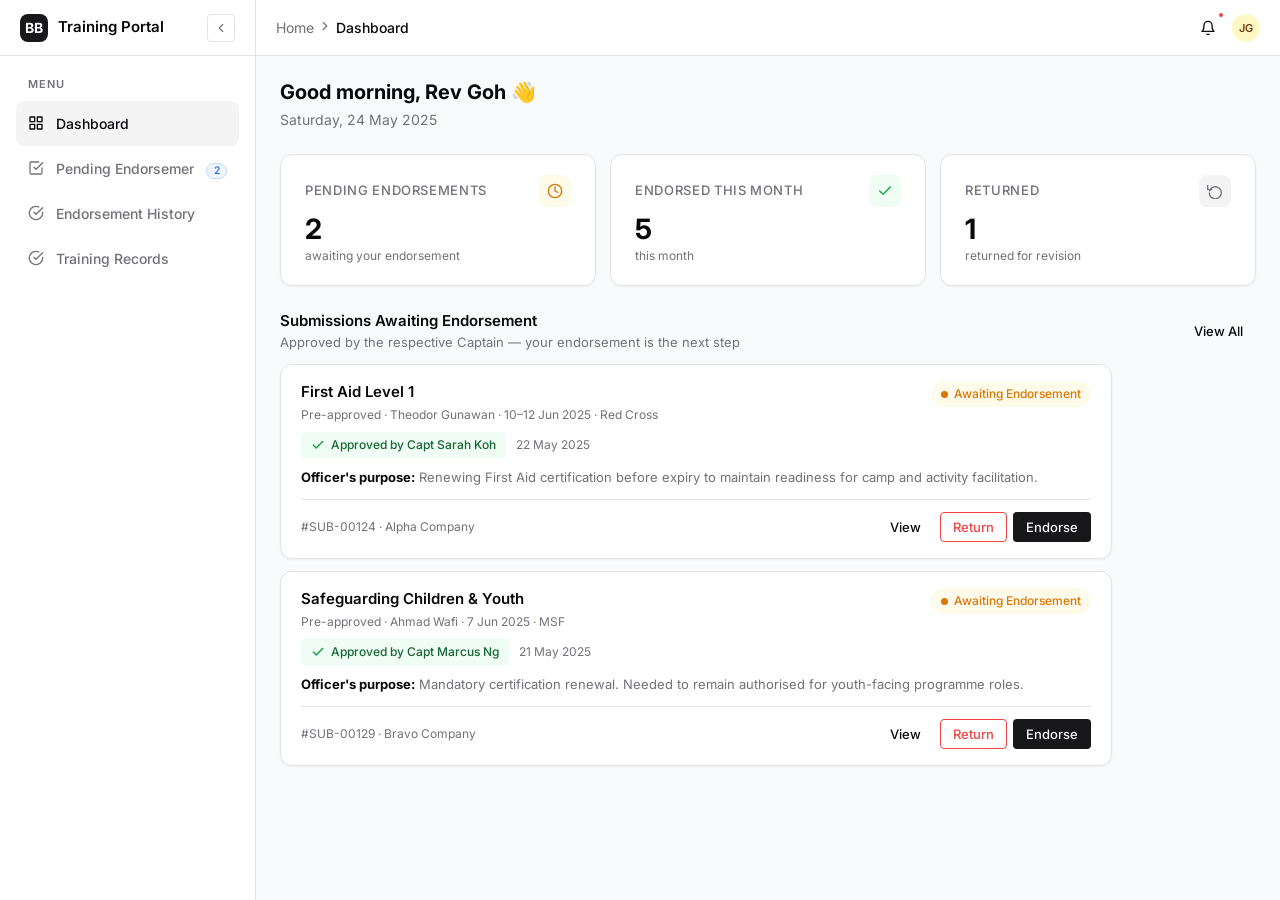
==== pages/chaplain.html @ b784c7eb "initial commit" ====
<!DOCTYPE html>
<html lang="en" style="height:100%;">
<head>
  <meta charset="UTF-8" />
  <meta name="viewport" content="width=device-width, initial-scale=1.0" />
  <title>Chaplain — BB Training Portal</title>
  <link rel="preconnect" href="https://fonts.googleapis.com" />
  <link rel="preconnect" href="https://fonts.gstatic.com" crossorigin />
  <link href="https://fonts.googleapis.com/css2?family=Inter:wght@400;500;600;700;800&display=swap" rel="stylesheet" />
  <link rel="stylesheet" href="../components/styles.css" />
</head>
<body style="height:100%;overflow:hidden;">

<div class="layout" style="height:100%;">

  <!-- ── Sidebar ──────────────────────────────────────────────── -->
  <aside class="sidebar">
    <div class="sidebar-header">
      <div class="sidebar-brand">
        <div class="sidebar-logo">BB</div>
        <span class="sidebar-brand-name">Training Portal</span>
      </div>
      <button class="sidebar-toggle" title="Collapse sidebar">
        <svg viewBox="0 0 24 24" fill="none" stroke="currentColor" stroke-width="2" stroke-linecap="round" stroke-linejoin="round"><path d="m15 18-6-6 6-6"/></svg>
      </button>
    </div>
    <nav class="sidebar-nav">
      <div class="sidebar-section">
        <div class="sidebar-section-label">Menu</div>
        <a href="#" id="nav-dashboard" class="nav-item active" onclick="showSection('dashboard');return false;">
          <span class="nav-item-icon"><svg viewBox="0 0 24 24" fill="none" stroke="currentColor" stroke-width="2" stroke-linecap="round" stroke-linejoin="round"><rect x="3" y="3" width="7" height="7"/><rect x="14" y="3" width="7" height="7"/><rect x="14" y="14" width="7" height="7"/><rect x="3" y="14" width="7" height="7"/></svg></span>
          <span class="nav-item-label">Dashboard</span>
        </a>
        <a href="#" id="nav-approvals" class="nav-item" onclick="showSection('approvals');return false;">
          <span class="nav-item-icon"><svg viewBox="0 0 24 24" fill="none" stroke="currentColor" stroke-width="2" stroke-linecap="round" stroke-linejoin="round"><polyline points="9 11 12 14 22 4"/><path d="M21 12v7a2 2 0 0 1-2 2H5a2 2 0 0 1-2-2V5a2 2 0 0 1 2-2h11"/></svg></span>
          <span class="nav-item-label">Pending Endorsements</span>
          <span class="nav-item-badge"><span class="badge badge-info" style="font-size:.65rem;padding:.125rem .4rem;">2</span></span>
        </a>
        <a href="#" id="nav-history" class="nav-item" onclick="showSection('history');return false;">
          <span class="nav-item-icon"><svg viewBox="0 0 24 24" fill="none" stroke="currentColor" stroke-width="2" stroke-linecap="round" stroke-linejoin="round"><path d="M22 11.08V12a10 10 0 1 1-5.93-9.14"/><polyline points="22 4 12 14.01 9 11.01"/></svg></span>
          <span class="nav-item-label">Endorsement History</span>
        </a>
        <a href="#" id="nav-records" class="nav-item" onclick="showSection('records');return false;">
          <span class="nav-item-icon"><svg viewBox="0 0 24 24" fill="none" stroke="currentColor" stroke-width="2" stroke-linecap="round" stroke-linejoin="round"><path d="M22 11.08V12a10 10 0 1 1-5.93-9.14"/><polyline points="22 4 12 14.01 9 11.01"/></svg></span>
          <span class="nav-item-label">Training Records</span>
        </a>
      </div>
    </nav>
  </aside>

  <!-- ── Main ─────────────────────────────────────────────────── -->
  <div class="page-wrapper">

    <!-- Topbar -->
    <div class="topbar">
      <div class="topbar-left">
        <nav class="breadcrumb">
          <div class="breadcrumb-item"><a href="#">Home</a></div>
          <div class="breadcrumb-separator"><svg viewBox="0 0 24 24" fill="none" stroke="currentColor" stroke-width="2" stroke-linecap="round" stroke-linejoin="round"><polyline points="9 18 15 12 9 6"/></svg></div>
          <div class="breadcrumb-item" id="breadcrumb-current">Dashboard</div>
        </nav>
      </div>
      <div class="topbar-right">
        <div class="notif-btn">
          <button class="btn btn-ghost btn-icon" title="Notifications" data-dropdown="notif-menu">
            <svg viewBox="0 0 24 24" fill="none" stroke="currentColor" stroke-width="2" stroke-linecap="round" stroke-linejoin="round"><path d="M18 8A6 6 0 0 0 6 8c0 7-3 9-3 9h18s-3-2-3-9"/><path d="M13.73 21a2 2 0 0 1-3.46 0"/></svg>
          </button>
          <span class="notif-dot"></span>
        </div>
        <div class="dropdown-menu align-right" id="notif-menu" style="width:18rem;">
          <div class="dropdown-label">Notifications</div>
          <div class="dropdown-separator"></div>
          <div style="padding:0.5rem;display:flex;flex-direction:column;gap:0.375rem;">
            <div style="padding:0.5rem;border-radius:var(--radius);background:var(--muted);font-size:0.8125rem;">
              <div style="font-weight:500;color:var(--fg);">Endorsement requested</div>
              <div style="color:var(--muted-fg);font-size:0.75rem;margin-top:0.125rem;">Theodor Gunawan · First Aid Level 1 · 2 hours ago</div>
            </div>
            <div style="padding:0.5rem;border-radius:var(--radius);font-size:0.8125rem;">
              <div style="font-weight:500;color:var(--fg);">Endorsement requested</div>
              <div style="color:var(--muted-fg);font-size:0.75rem;margin-top:0.125rem;">Ahmad Wafi · Safeguarding Training · 5 hours ago</div>
            </div>
          </div>
        </div>
        <div style="position:relative;">
          <button class="avatar avatar-sm" style="background:#fef9c3;color:#713f12;cursor:pointer;border:none;" data-dropdown="topbar-user-menu">JG</button>
          <div class="dropdown-menu align-right" id="topbar-user-menu" style="width:14rem;top:2.5rem;">
            <div class="dropdown-label">Joseph Goh</div>
            <div style="padding:0.25rem 0.75rem 0.5rem;font-size:0.75rem;color:var(--muted-fg);">Chaplain</div>
            <div class="dropdown-separator"></div>
            <button class="dropdown-item"><svg viewBox="0 0 24 24" fill="none" stroke="currentColor" stroke-width="2" stroke-linecap="round" stroke-linejoin="round"><path d="M20 21v-2a4 4 0 0 0-4-4H8a4 4 0 0 0-4 4v2"/><circle cx="12" cy="7" r="4"/></svg>My Profile</button>
            <div class="dropdown-separator"></div>
            <a href="login.html" class="dropdown-item destructive"><svg viewBox="0 0 24 24" fill="none" stroke="currentColor" stroke-width="2" stroke-linecap="round" stroke-linejoin="round"><path d="M9 21H5a2 2 0 0 1-2-2V5a2 2 0 0 1 2-2h4"/><polyline points="16 17 21 12 16 7"/><line x1="21" y1="12" x2="9" y2="12"/></svg>Log Out</a>
          </div>
        </div>
      </div>
    </div>

    <main class="page-content">

      <!-- ══════════════════════════════════════════════════════
           SECTION: Dashboard
           ══════════════════════════════════════════════════════ -->
      <div id="section-dashboard">
        <div class="page-header">
          <div>
            <h1 class="page-title">Good morning, Rev Goh 👋</h1>
            <p class="page-subtitle">Saturday, 24 May 2025</p>
          </div>
        </div>

        <!-- Stat cards -->
        <div style="display:grid;grid-template-columns:repeat(3,1fr);gap:0.875rem;margin-bottom:1.5rem;">
          <div class="stat-card" style="cursor:pointer;" onclick="showSection('approvals')">
            <div class="stat-card-header">
              <span class="stat-card-label">Pending Endorsements</span>
              <div class="stat-card-icon" style="background:#fffbeb;color:var(--warning);">
                <svg viewBox="0 0 24 24" fill="none" stroke="currentColor" stroke-width="2" stroke-linecap="round" stroke-linejoin="round"><circle cx="12" cy="12" r="10"/><polyline points="12 6 12 12 16 14"/></svg>
              </div>
            </div>
            <div class="stat-card-value">2</div>
            <div class="stat-card-trend">awaiting your endorsement</div>
          </div>
          <div class="stat-card" style="cursor:pointer;" onclick="showSection('history')">
            <div class="stat-card-header">
              <span class="stat-card-label">Endorsed This Month</span>
              <div class="stat-card-icon" style="background:#f0fdf4;color:var(--success);">
                <svg viewBox="0 0 24 24" fill="none" stroke="currentColor" stroke-width="2" stroke-linecap="round" stroke-linejoin="round"><polyline points="20 6 9 17 4 12"/></svg>
              </div>
            </div>
            <div class="stat-card-value">5</div>
            <div class="stat-card-trend">this month</div>
          </div>
          <div class="stat-card" style="cursor:pointer;" onclick="showSection('history')">
            <div class="stat-card-header">
              <span class="stat-card-label">Returned</span>
              <div class="stat-card-icon">
                <svg viewBox="0 0 24 24" fill="none" stroke="currentColor" stroke-width="2" stroke-linecap="round" stroke-linejoin="round"><polyline points="1 4 1 10 7 10"/><path d="M3.51 15a9 9 0 1 0 .49-3.29"/></svg>
              </div>
            </div>
            <div class="stat-card-value">1</div>
            <div class="stat-card-trend">returned for revision</div>
          </div>
        </div>

        <!-- Pending endorsements preview -->
        <div class="section">
          <div class="section-header">
            <div>
              <div class="section-title">Submissions Awaiting Endorsement</div>
              <div class="section-subtitle">Approved by the respective Captain — your endorsement is the next step</div>
            </div>
            <button class="btn btn-ghost btn-sm" onclick="showSection('approvals')">View All</button>
          </div>

          <div style="display:flex;flex-direction:column;gap:0.75rem;max-width:52rem;">

            <div class="submission-card">
              <div class="submission-card-header">
                <div>
                  <div class="submission-card-title">First Aid Level 1</div>
                  <div class="submission-card-meta">Pre-approved · Theodor Gunawan · 10–12 Jun 2025 · Red Cross</div>
                </div>
                <span class="status-pill pending">Awaiting Endorsement</span>
              </div>
              <div style="display:flex;align-items:center;gap:0.625rem;margin:0.5rem 0 0.625rem;font-size:0.8125rem;">
                <div style="display:flex;align-items:center;gap:0.375rem;padding:0.25rem 0.625rem;background:#f0fdf4;border-radius:var(--radius-sm);">
                  <svg viewBox="0 0 24 24" fill="none" stroke="var(--success)" stroke-width="2.5" stroke-linecap="round" stroke-linejoin="round" style="width:0.875rem;height:0.875rem;"><polyline points="20 6 9 17 4 12"/></svg>
                  <span style="color:#166534;font-weight:500;font-size:0.75rem;">Approved by Capt Sarah Koh</span>
                </div>
                <span style="color:var(--muted-fg);font-size:0.75rem;">22 May 2025</span>
              </div>
              <div style="font-size:0.8125rem;color:var(--muted-fg);margin-bottom:0.625rem;">
                <strong style="color:var(--fg);">Officer's purpose:</strong> Renewing First Aid certification before expiry to maintain readiness for camp and activity facilitation.
              </div>
              <div class="submission-card-footer">
                <div style="font-size:0.75rem;color:var(--muted-fg);">#SUB-00124 · Alpha Company</div>
                <div style="display:flex;gap:0.375rem;">
                  <button class="btn btn-ghost btn-sm" onclick="openDetailDialog('SUB-00124')">View</button>
                  <button class="btn btn-outline btn-sm" style="color:var(--destructive);border-color:var(--destructive);" onclick="openReturnDialog('SUB-00124','Theodor Gunawan','First Aid Level 1')">Return</button>
                  <button class="btn btn-default btn-sm" onclick="openEndorseDialog('SUB-00124','Theodor Gunawan','First Aid Level 1')">Endorse</button>
                </div>
              </div>
            </div>

            <div class="submission-card">
              <div class="submission-card-header">
                <div>
                  <div class="submission-card-title">Safeguarding Children &amp; Youth</div>
                  <div class="submission-card-meta">Pre-approved · Ahmad Wafi · 7 Jun 2025 · MSF</div>
                </div>
                <span class="status-pill pending">Awaiting Endorsement</span>
              </div>
              <div style="display:flex;align-items:center;gap:0.625rem;margin:0.5rem 0 0.625rem;font-size:0.8125rem;">
                <div style="display:flex;align-items:center;gap:0.375rem;padding:0.25rem 0.625rem;background:#f0fdf4;border-radius:var(--radius-sm);">
                  <svg viewBox="0 0 24 24" fill="none" stroke="var(--success)" stroke-width="2.5" stroke-linecap="round" stroke-linejoin="round" style="width:0.875rem;height:0.875rem;"><polyline points="20 6 9 17 4 12"/></svg>
                  <span style="color:#166534;font-weight:500;font-size:0.75rem;">Approved by Capt Marcus Ng</span>
                </div>
                <span style="color:var(--muted-fg);font-size:0.75rem;">21 May 2025</span>
              </div>
              <div style="font-size:0.8125rem;color:var(--muted-fg);margin-bottom:0.625rem;">
                <strong style="color:var(--fg);">Officer's purpose:</strong> Mandatory certification renewal. Needed to remain authorised for youth-facing programme roles.
              </div>
              <div class="submission-card-footer">
                <div style="font-size:0.75rem;color:var(--muted-fg);">#SUB-00129 · Bravo Company</div>
                <div style="display:flex;gap:0.375rem;">
                  <button class="btn btn-ghost btn-sm" onclick="openDetailDialog('SUB-00129')">View</button>
                  <button class="btn btn-outline btn-sm" style="color:var(--destructive);border-color:var(--destructive);" onclick="openReturnDialog('SUB-00129','Ahmad Wafi','Safeguarding Children & Youth')">Return</button>
                  <button class="btn btn-default btn-sm" onclick="openEndorseDialog('SUB-00129','Ahmad Wafi','Safeguarding Children & Youth')">Endorse</button>
                </div>
              </div>
            </div>

          </div>
        </div>
      </div><!-- /section-dashboard -->


      <!-- ══════════════════════════════════════════════════════
           SECTION: Pending Endorsements
           ══════════════════════════════════════════════════════ -->
      <div id="section-approvals" style="display:none;">
        <div class="page-header">
          <div>
            <h1 class="page-title">Pending Endorsements</h1>
            <p class="page-subtitle">Submissions approved by their Captain, awaiting your endorsement</p>
          </div>
        </div>

        <div style="display:flex;align-items:center;gap:0.75rem;margin-bottom:1.25rem;flex-wrap:wrap;">
          <div class="input-wrapper" style="flex:1;min-width:14rem;max-width:22rem;">
            <span class="input-icon-left"><svg viewBox="0 0 24 24" fill="none" stroke="currentColor" stroke-width="2" stroke-linecap="round" stroke-linejoin="round"><circle cx="11" cy="11" r="8"/><path d="m21 21-4.35-4.35"/></svg></span>
            <input class="input has-icon-left" type="text" placeholder="Search by officer or course…" oninput="filterEndorsements(this.value)" />
          </div>
          <select class="input" style="width:auto;" onchange="filterEndorsementCompany(this.value)">
            <option value="">All Companies</option>
            <option value="alpha">Alpha</option>
            <option value="bravo">Bravo</option>
            <option value="charlie">Charlie</option>
          </select>
        </div>

        <div class="card" style="padding:0;overflow:hidden;">
          <table class="table" id="endorsements-table">
            <thead>
              <tr>
                <th>Ref #</th>
                <th>Officer</th>
                <th>Course</th>
                <th>Type</th>
                <th>Captain Approved</th>
                <th>Dates</th>
                <th style="width:11rem;"></th>
              </tr>
            </thead>
            <tbody id="tbody-endorsements">
              <tr data-company="alpha" data-search="john tan first aid level 1 sub-00124 alpha">
                <td style="font-family:monospace;font-size:0.8rem;color:var(--muted-fg);">#SUB-00124</td>
                <td>
                  <div style="display:flex;align-items:center;gap:0.5rem;">
                    <div class="avatar avatar-sm" style="background:#dbeafe;color:#1d4ed8;">TG</div>
                    <div><div style="font-weight:500;font-size:0.875rem;">Theodor Gunawan</div><div style="font-size:0.75rem;color:var(--muted-fg);">2LT · Alpha</div></div>
                  </div>
                </td>
                <td style="font-weight:500;">First Aid Level 1</td>
                <td><span class="chip">Pre-approved</span></td>
                <td>
                  <div style="font-size:0.8125rem;">Capt Sarah Koh</div>
                  <div style="font-size:0.75rem;color:var(--muted-fg);">22 May 2025</div>
                </td>
                <td style="color:var(--muted-fg);">10–12 Jun 2025</td>
                <td>
                  <div style="display:flex;gap:0.375rem;">
                    <button class="btn btn-ghost btn-sm" onclick="openDetailDialog('SUB-00124')">View</button>
                    <button class="btn btn-outline btn-sm" style="color:var(--destructive);border-color:var(--destructive);" onclick="openReturnDialog('SUB-00124','Theodor Gunawan','First Aid Level 1')">Return</button>
                    <button class="btn btn-default btn-sm" onclick="openEndorseDialog('SUB-00124','Theodor Gunawan','First Aid Level 1')">Endorse</button>
                  </div>
                </td>
              </tr>
              <tr data-company="bravo" data-search="ahmad wafi safeguarding children youth sub-00129 bravo">
                <td style="font-family:monospace;font-size:0.8rem;color:var(--muted-fg);">#SUB-00129</td>
                <td>
                  <div style="display:flex;align-items:center;gap:0.5rem;">
                    <div class="avatar avatar-sm">AW</div>
                    <div><div style="font-weight:500;font-size:0.875rem;">Ahmad Wafi</div><div style="font-size:0.75rem;color:var(--muted-fg);">OCT · Bravo</div></div>
                  </div>
                </td>
                <td style="font-weight:500;">Safeguarding Children &amp; Youth</td>
                <td><span class="chip">Pre-approved</span></td>
                <td>
                  <div style="font-size:0.8125rem;">Capt Marcus Ng</div>
                  <div style="font-size:0.75rem;color:var(--muted-fg);">21 May 2025</div>
                </td>
                <td style="color:var(--muted-fg);">7 Jun 2025</td>
                <td>
                  <div style="display:flex;gap:0.375rem;">
                    <button class="btn btn-ghost btn-sm" onclick="openDetailDialog('SUB-00129')">View</button>
                    <button class="btn btn-outline btn-sm" style="color:var(--destructive);border-color:var(--destructive);" onclick="openReturnDialog('SUB-00129','Ahmad Wafi','Safeguarding Children & Youth')">Return</button>
                    <button class="btn btn-default btn-sm" onclick="openEndorseDialog('SUB-00129','Ahmad Wafi','Safeguarding Children & Youth')">Endorse</button>
                  </div>
                </td>
              </tr>
            </tbody>
          </table>
        </div>
      </div><!-- /section-approvals -->


      <!-- ══════════════════════════════════════════════════════
           SECTION: Endorsement History
           ══════════════════════════════════════════════════════ -->
      <div id="section-history" style="display:none;">
        <div class="page-header">
          <div>
            <h1 class="page-title">Endorsement History</h1>
            <p class="page-subtitle">All submissions you have endorsed or returned</p>
          </div>
        </div>

        <div class="card" style="padding:0;overflow:hidden;">
          <table class="table">
            <thead>
              <tr>
                <th>Ref #</th>
                <th>Officer</th>
                <th>Course</th>
                <th>Action</th>
                <th>Date</th>
                <th>Forwarded to</th>
              </tr>
            </thead>
            <tbody id="tbody-endorsement-history">
              <tr>
                <td style="font-family:monospace;font-size:0.8rem;color:var(--muted-fg);">#SUB-00118</td>
                <td>
                  <div style="display:flex;align-items:center;gap:0.5rem;">
                    <div class="avatar avatar-sm" style="background:#f3e8ff;color:#7c3aed;">PR</div>
                    <span style="font-weight:500;font-size:0.875rem;">Priya Raj</span>
                  </div>
                </td>
                <td>BOTC</td>
                <td><span class="status-pill approved">Endorsed</span></td>
                <td style="color:var(--muted-fg);">15 May 2025</td>
                <td style="font-size:0.8125rem;color:var(--muted-fg);">Training Comm</td>
              </tr>
              <tr>
                <td style="font-family:monospace;font-size:0.8rem;color:var(--muted-fg);">#SUB-00112</td>
                <td>
                  <div style="display:flex;align-items:center;gap:0.5rem;">
                    <div class="avatar avatar-sm">AW</div>
                    <span style="font-weight:500;font-size:0.875rem;">Ahmad Wafi</span>
                  </div>
                </td>
                <td>Youth Mental Health Awareness</td>
                <td><span class="status-pill" style="background:#fef3c7;color:#92400e;">Returned</span></td>
                <td style="color:var(--muted-fg);">10 May 2025</td>
                <td style="font-size:0.8125rem;color:var(--muted-fg);">Returned to officer</td>
              </tr>
              <tr>
                <td style="font-family:monospace;font-size:0.8rem;color:var(--muted-fg);">#SUB-00108</td>
                <td>
                  <div style="display:flex;align-items:center;gap:0.5rem;">
                    <div class="avatar avatar-sm" style="background:#dbeafe;color:#1d4ed8;">TG</div>
                    <span style="font-weight:500;font-size:0.875rem;">Theodor Gunawan</span>
                  </div>
                </td>
                <td>Outdoor Adventure Leadership</td>
                <td><span class="status-pill approved">Endorsed</span></td>
                <td style="color:var(--muted-fg);">2 Apr 2025</td>
                <td style="font-size:0.8125rem;color:var(--muted-fg);">Completed</td>
              </tr>
              <tr>
                <td style="font-family:monospace;font-size:0.8rem;color:var(--muted-fg);">#SUB-00101</td>
                <td>
                  <div style="display:flex;align-items:center;gap:0.5rem;">
                    <div class="avatar avatar-sm" style="background:#fce7f3;color:#9d174d;">LY</div>
                    <span style="font-weight:500;font-size:0.875rem;">Lena Yeo</span>
                  </div>
                </td>
                <td>AOTC</td>
                <td><span class="status-pill approved">Endorsed</span></td>
                <td style="color:var(--muted-fg);">18 Mar 2025</td>
                <td style="font-size:0.8125rem;color:var(--muted-fg);">Training Comm</td>
              </tr>
              <tr>
                <td style="font-family:monospace;font-size:0.8rem;color:var(--muted-fg);">#SUB-00095</td>
                <td>
                  <div style="display:flex;align-items:center;gap:0.5rem;">
                    <div class="avatar avatar-sm" style="background:#fef9c3;color:#854d0e;">SL</div>
                    <span style="font-weight:500;font-size:0.875rem;">Samuel Lim</span>
                  </div>
                </td>
                <td>Rifle Range Safety</td>
                <td><span class="status-pill approved">Endorsed</span></td>
                <td style="color:var(--muted-fg);">5 Mar 2025</td>
                <td style="font-size:0.8125rem;color:var(--muted-fg);">Completed</td>
              </tr>
            </tbody>
          </table>
        </div>
      </div><!-- /section-history -->


      <!-- ══════════════════════════════════════════════════════
           SECTION: Training Records
           ══════════════════════════════════════════════════════ -->
      <div id="section-records" style="display:none;">

        <div class="page-header">
          <div>
            <h1 class="page-title">Training Records</h1>
            <p class="page-subtitle">Your personal certifications and an overview of all officers you've endorsed</p>
          </div>
          <div class="page-actions">
            <button class="btn btn-outline" onclick="showToast('success','Export','Training records exported as CSV')">
              <svg viewBox="0 0 24 24" fill="none" stroke="currentColor" stroke-width="2" stroke-linecap="round" stroke-linejoin="round"><path d="M21 15v4a2 2 0 0 1-2 2H5a2 2 0 0 1-2-2v-4"/><polyline points="7 10 12 15 17 10"/><line x1="12" y1="15" x2="12" y2="3"/></svg>
              Export CSV
            </button>
          </div>
        </div>

        <!-- Sub-tab switcher -->
        <div style="display:flex;gap:0.25rem;padding:0.25rem;background:var(--muted);border-radius:var(--radius);width:fit-content;margin-bottom:1.5rem;">
          <button id="chaptab-mine" onclick="switchChapRecordsTab('mine')" style="padding:0.4rem 1rem;border-radius:calc(var(--radius) - 2px);font-size:0.8125rem;font-weight:500;border:none;cursor:pointer;background:var(--bg);color:var(--fg);box-shadow:0 1px 2px rgba(0,0,0,.06);">My Records</button>
          <button id="chaptab-officers" onclick="switchChapRecordsTab('officers')" style="padding:0.4rem 1rem;border-radius:calc(var(--radius) - 2px);font-size:0.8125rem;font-weight:500;border:none;cursor:pointer;background:transparent;color:var(--muted-fg);">Officers Overview</button>
        </div>

        <!-- ── My Records ── -->
        <div id="chap-records-mine">
          <div style="display:flex;gap:0.625rem;margin-bottom:1.25rem;flex-wrap:wrap;">
            <div style="display:flex;align-items:center;gap:0.5rem;padding:0.5rem 0.875rem;background:#f0fdf4;border:1px solid #bbf7d0;border-radius:var(--radius);font-size:0.8125rem;">
              <svg viewBox="0 0 24 24" fill="none" stroke="var(--success)" stroke-width="2" stroke-linecap="round" stroke-linejoin="round" style="width:1rem;height:1rem;flex-shrink:0;"><path d="M22 11.08V12a10 10 0 1 1-5.93-9.14"/><polyline points="22 4 12 14.01 9 11.01"/></svg>
              <span style="font-weight:600;color:#166534;">5</span><span style="color:#166534;">Completed</span>
            </div>
            <div style="display:flex;align-items:center;gap:0.5rem;padding:0.5rem 0.875rem;background:var(--muted);border:1px solid var(--border);border-radius:var(--radius);font-size:0.8125rem;color:var(--muted-fg);">
              All active
            </div>
          </div>

          <div class="card" style="padding:0;overflow:hidden;">
            <table class="table">
              <thead>
                <tr>
                  <th>Course / Training</th>
                  <th>Category</th>
                  <th>Completed</th>
                  <th>Expiry</th>
                  <th>Status</th>
                  <th style="width:7rem;"></th>
                </tr>
              </thead>
              <tbody id="tbody-chap-my-records">
                <tr>
                  <td style="font-weight:500;">BB Chaplaincy Orientation</td>
                  <td><span class="chip">Mandatory</span></td>
                  <td>5 Aug 2017</td>
                  <td style="color:var(--muted-fg);">No expiry</td>
                  <td><span class="status-pill approved">Active</span></td>
                  <td><button class="btn btn-ghost btn-sm" onclick="openChapRecordDetail('orientation')">View details</button></td>
                </tr>
                <tr>
                  <td style="font-weight:500;">Safeguarding Children &amp; Youth</td>
                  <td><span class="chip">Mandatory</span></td>
                  <td>20 Jan 2022</td>
                  <td style="color:var(--muted-fg);">20 Jan 2025</td>
                  <td><span class="status-pill approved">Active</span></td>
                  <td><button class="btn btn-ghost btn-sm" onclick="openChapRecordDetail('safeguard')">View details</button></td>
                </tr>
                <tr>
                  <td style="font-weight:500;">Youth Mental Health Awareness</td>
                  <td><span class="chip">Mandatory</span></td>
                  <td>11 Mar 2022</td>
                  <td style="color:var(--muted-fg);">No expiry</td>
                  <td><span class="status-pill approved">Active</span></td>
                  <td><button class="btn btn-ghost btn-sm" onclick="openChapRecordDetail('mentalhealth')">View details</button></td>
                </tr>
                <tr>
                  <td style="font-weight:500;">CPR + AED Certification</td>
                  <td><span class="chip">Recurring</span></td>
                  <td>14 Feb 2024</td>
                  <td style="color:var(--muted-fg);">14 Feb 2026</td>
                  <td><span class="status-pill approved">Active</span></td>
                  <td><button class="btn btn-ghost btn-sm" onclick="openChapRecordDetail('cpr')">View details</button></td>
                </tr>
                <tr>
                  <td style="font-weight:500;">Pastoral Care in Youth Organisations</td>
                  <td><span class="chip">Elective</span></td>
                  <td>7 Oct 2020</td>
                  <td style="color:var(--muted-fg);">No expiry</td>
                  <td><span class="status-pill approved">Active</span></td>
                  <td><button class="btn btn-ghost btn-sm" onclick="openChapRecordDetail('pastoral')">View details</button></td>
                </tr>
              </tbody>
            </table>
          </div>
        </div>

        <!-- ── Officers Overview ── -->
        <div id="chap-records-officers" style="display:none;">
          <div class="alert alert-info" style="margin-bottom:1rem;">
            <div class="alert-icon"><svg viewBox="0 0 24 24" fill="none" stroke="currentColor" stroke-width="2" stroke-linecap="round" stroke-linejoin="round"><circle cx="12" cy="12" r="10"/><line x1="12" y1="8" x2="12" y2="12"/><line x1="12" y1="16" x2="12.01" y2="16"/></svg></div>
            <div class="alert-body">
              <div class="alert-title">Cross-company view</div>
              <div class="alert-description">As Chaplain, you can view training records for all officers across companies whose submissions you have endorsed.</div>
            </div>
          </div>

          <div style="display:flex;align-items:center;gap:0.75rem;margin-bottom:1rem;flex-wrap:wrap;">
            <div class="input-wrapper" style="flex:1;min-width:14rem;max-width:22rem;">
              <span class="input-icon-left"><svg viewBox="0 0 24 24" fill="none" stroke="currentColor" stroke-width="2" stroke-linecap="round" stroke-linejoin="round"><circle cx="11" cy="11" r="8"/><path d="m21 21-4.35-4.35"/></svg></span>
              <input class="input has-icon-left" type="text" placeholder="Search officer or course…" oninput="filterChapOfficerRecords(this.value)" />
            </div>
            <select class="input" style="width:auto;" onchange="filterChapOfficerRecordsByCompany(this.value)">
              <option value="">All Companies</option>
              <option value="alpha">Alpha</option>
              <option value="bravo">Bravo</option>
              <option value="charlie">Charlie</option>
            </select>
          </div>

          <div class="card" style="padding:0;overflow:hidden;">
            <table class="table" id="chap-officer-records-table">
              <thead>
                <tr>
                  <th>Officer</th>
                  <th>Company</th>
                  <th>Course / Training</th>
                  <th>Completed</th>
                  <th>Expiry</th>
                  <th>Status</th>
                </tr>
              </thead>
              <tbody id="tbody-chap-officers">
                <tr data-company="alpha" data-search="john tan first aid level 1 alpha">
                  <td><div style="display:flex;align-items:center;gap:0.5rem;"><div class="avatar avatar-sm" style="background:#dbeafe;color:#1d4ed8;">TG</div><div style="font-weight:500;font-size:0.875rem;">Theodor Gunawan</div></div></td>
                  <td style="color:var(--muted-fg);">Alpha</td>
                  <td style="font-weight:500;">First Aid Level 1</td>
                  <td>12 Jun 2025</td>
                  <td style="color:var(--muted-fg);">12 Jun 2027</td>
                  <td><span class="status-pill approved">Active</span></td>
                </tr>
                <tr data-company="alpha" data-search="john tan oco alpha">
                  <td><div style="display:flex;align-items:center;gap:0.5rem;"><div class="avatar avatar-sm" style="background:#dbeafe;color:#1d4ed8;">TG</div><div style="font-weight:500;font-size:0.875rem;">Theodor Gunawan</div></div></td>
                  <td style="color:var(--muted-fg);">Alpha</td>
                  <td style="font-weight:500;">OCO</td>
                  <td>15 Jan 2021</td>
                  <td style="color:var(--muted-fg);">No expiry</td>
                  <td><span class="status-pill approved">Active</span></td>
                </tr>
                <tr data-company="bravo" data-search="ahmad wafi safeguarding bravo">
                  <td><div style="display:flex;align-items:center;gap:0.5rem;"><div class="avatar avatar-sm">AW</div><div style="font-weight:500;font-size:0.875rem;">Ahmad Wafi</div></div></td>
                  <td style="color:var(--muted-fg);">Bravo</td>
                  <td style="font-weight:500;">Safeguarding Children &amp; Youth</td>
                  <td>7 Jun 2025</td>
                  <td style="color:var(--muted-fg);">7 Jun 2028</td>
                  <td><span class="status-pill approved">Active</span></td>
                </tr>
                <tr data-company="alpha" data-search="priya raj botc aotc alpha">
                  <td><div style="display:flex;align-items:center;gap:0.5rem;"><div class="avatar avatar-sm" style="background:#f3e8ff;color:#7c3aed;">PR</div><div style="font-weight:500;font-size:0.875rem;">Priya Raj</div></div></td>
                  <td style="color:var(--muted-fg);">Alpha</td>
                  <td style="font-weight:500;">AOTC</td>
                  <td>18 Jun 2023</td>
                  <td style="color:var(--muted-fg);">No expiry</td>
                  <td><span class="status-pill approved">Active</span></td>
                </tr>
                <tr data-company="alpha" data-search="lena yeo aotc alpha outdoor adventure">
                  <td><div style="display:flex;align-items:center;gap:0.5rem;"><div class="avatar avatar-sm" style="background:#fce7f3;color:#9d174d;">LY</div><div style="font-weight:500;font-size:0.875rem;">Lena Yeo</div></div></td>
                  <td style="color:var(--muted-fg);">Alpha</td>
                  <td style="font-weight:500;">Outdoor Adventure Leadership</td>
                  <td>2 Jul 2021</td>
                  <td style="color:var(--muted-fg);">No expiry</td>
                  <td><span class="status-pill approved">Active</span></td>
                </tr>
              </tbody>
            </table>
          </div>
        </div>

      </div><!-- /section-records -->

    </main>
  </div>
</div>


<!-- ── Detail Modal ──────────────────────────────────────────── -->
<div class="dialog-overlay" id="detail-overlay" onclick="closeDetailDialog(event)">
  <div class="dialog" style="max-width:36rem;width:100%;" onclick="event.stopPropagation()">
    <div class="dialog-header" style="display:flex;align-items:flex-start;justify-content:space-between;gap:1rem;">
      <div>
        <div class="dialog-title" id="detail-title"></div>
        <div class="dialog-description" id="detail-ref"></div>
      </div>
      <button class="dialog-close" onclick="closeDetailDialog()">
        <svg viewBox="0 0 24 24" fill="none" stroke="currentColor" stroke-width="2" stroke-linecap="round" stroke-linejoin="round"><line x1="18" y1="6" x2="6" y2="18"/><line x1="6" y1="6" x2="18" y2="18"/></svg>
      </button>
    </div>
    <div class="dialog-content" id="detail-content"></div>
    <div class="dialog-footer">
      <button class="btn btn-outline" onclick="closeDetailDialog()">Close</button>
      <button class="btn btn-outline" style="color:var(--destructive);border-color:var(--destructive);" id="detail-return-btn">Return</button>
      <button class="btn btn-default" id="detail-endorse-btn">Endorse</button>
    </div>
  </div>
</div>

<!-- ── Endorse Dialog ────────────────────────────────────────── -->
<div class="dialog-overlay" id="endorse-overlay" onclick="event.target===this&&closeEndorseDialog()">
  <div class="dialog" style="max-width:26rem;width:100%;" onclick="event.stopPropagation()">
    <div class="dialog-header">
      <div class="dialog-title">Endorse submission?</div>
      <div class="dialog-description" id="endorse-desc"></div>
    </div>
    <div class="dialog-content">
      <div class="form-group">
        <label class="label">Note <span style="color:var(--muted-fg);font-weight:400;">(optional)</span></label>
        <textarea class="input" id="endorse-note" rows="2" placeholder="Add any pastoral remarks or encouragement…"></textarea>
      </div>
    </div>
    <div class="dialog-footer">
      <button class="btn btn-outline" onclick="closeEndorseDialog()">Cancel</button>
      <button class="btn btn-default" onclick="confirmEndorse()">
        <svg viewBox="0 0 24 24" fill="none" stroke="currentColor" stroke-width="2" stroke-linecap="round" stroke-linejoin="round"><polyline points="20 6 9 17 4 12"/></svg>
        Confirm Endorsement
      </button>
    </div>
  </div>
</div>

<!-- ── Return Dialog ─────────────────────────────────────────── -->
<div class="dialog-overlay" id="return-overlay" onclick="event.target===this&&closeReturnDialog()">
  <div class="dialog" style="max-width:26rem;width:100%;" onclick="event.stopPropagation()">
    <div class="dialog-header">
      <div class="dialog-title">Return submission?</div>
      <div class="dialog-description" id="return-desc"></div>
    </div>
    <div class="dialog-content">
      <div class="form-group">
        <label class="label label-required">Reason for returning</label>
        <textarea class="input" id="return-reason" rows="3" placeholder="Explain what needs to be revised before you can endorse this request…"></textarea>
        <span class="helper-text">This message will be forwarded to the officer.</span>
      </div>
    </div>
    <div class="dialog-footer">
      <button class="btn btn-outline" onclick="closeReturnDialog()">Cancel</button>
      <button class="btn btn-outline" style="color:var(--destructive);border-color:var(--destructive);" onclick="confirmReturn()">Return to Officer</button>
    </div>
  </div>
</div>


<script src="../components/components.js"></script>
<script src="../data/data.js"></script>
<script>
// ── Section navigation ────────────────────────────────────────────
const sections = ['dashboard','approvals','history','records'];
const labels   = { dashboard:'Dashboard', approvals:'Pending Endorsements', history:'Endorsement History', records:'Training Records' };

function showSection(id) {
  sections.forEach(s => {
    const el = document.getElementById('section-' + s);
    el.style.display = (s === id) ? (el.dataset.display || 'block') : 'none';
    const nav = document.getElementById('nav-' + s);
    if (nav) nav.classList.toggle('active', s === id);
  });
  document.getElementById('breadcrumb-current').textContent = labels[id] || id;
  document.querySelector('.page-content').scrollTop = 0;
}

// ── Filters ───────────────────────────────────────────────────────
function filterEndorsements(q) {
  document.querySelectorAll('#endorsements-table tbody tr').forEach(r => {
    r.style.display = r.dataset.search.includes(q.toLowerCase()) ? '' : 'none';
  });
}
function filterEndorsementCompany(c) {
  document.querySelectorAll('#endorsements-table tbody tr').forEach(r => {
    r.style.display = !c || r.dataset.company === c ? '' : 'none';
  });
}


let _ref = '', _name = '', _course = '';

function openDetailDialog(ref) {
  const sub = BB.submissions[ref];
  if (!sub) return;
  const o = BB.officers[sub.officerId] || {};
  document.getElementById('detail-title').textContent = BB.courseName(sub);
  document.getElementById('detail-ref').textContent   = '#' + ref + ' · ' + o.name + ' · ' + (o.company||'') + ' Company';
  document.getElementById('detail-content').innerHTML = BB.submissionDetailHTML(ref, 'chaplain');
  document.getElementById('detail-return-btn').style.display  = '';
  document.getElementById('detail-endorse-btn').style.display = '';
  document.getElementById('detail-return-btn').onclick  = () => { closeDetailDialog(); openReturnDialog(ref, '', BB.courseName(sub)); };
  document.getElementById('detail-endorse-btn').onclick = () => { closeDetailDialog(); openEndorseDialog(ref, '', BB.courseName(sub)); };
  document.getElementById('detail-overlay').classList.add('open');
}
function closeDetailDialog() { document.getElementById('detail-overlay').classList.remove('open'); }



function openEndorseDialog(ref, name, course) {
  _ref = ref; _name = name; _course = course;
  document.getElementById('endorse-desc').innerHTML = `Endorsing <strong>"${course}"</strong> — this will forward the request to Training Comm (if required) or mark it as approved.`;
  document.getElementById('endorse-note').value = '';
  document.getElementById('endorse-overlay').classList.add('open');
}
function closeEndorseDialog() { document.getElementById('endorse-overlay').classList.remove('open'); }
function confirmEndorse() {
  closeEndorseDialog();
  showToast('success', 'Endorsed', `"${_course}" has been endorsed and forwarded.`);
  document.querySelectorAll('#endorsements-table tbody tr').forEach(r => {
    if (r.dataset.search && r.dataset.search.includes(_ref.toLowerCase())) {
      r.style.opacity = '0.4'; r.style.pointerEvents = 'none';
    }
  });
}

// ── Records sub-tabs ─────────────────────────────────────────────
function switchChapRecordsTab(tab) {
  document.getElementById('chap-records-mine').style.display     = tab === 'mine'    ? '' : 'none';
  document.getElementById('chap-records-officers').style.display = tab === 'officers' ? '' : 'none';
  const mine = document.getElementById('chaptab-mine');
  const off  = document.getElementById('chaptab-officers');
  if (tab === 'mine') {
    mine.style.cssText += 'background:var(--bg);color:var(--fg);box-shadow:0 1px 2px rgba(0,0,0,.06);';
    off.style.cssText  += 'background:transparent;color:var(--muted-fg);box-shadow:none;';
  } else {
    off.style.cssText  += 'background:var(--bg);color:var(--fg);box-shadow:0 1px 2px rgba(0,0,0,.06);';
    mine.style.cssText += 'background:transparent;color:var(--muted-fg);box-shadow:none;';
  }
}
function filterChapOfficerRecords(q) {
  document.querySelectorAll('#chap-officer-records-table tbody tr').forEach(r => {
    r.style.display = r.dataset.search.includes(q.toLowerCase()) ? '' : 'none';
  });
}
function filterChapOfficerRecordsByCompany(c) {
  document.querySelectorAll('#chap-officer-records-table tbody tr').forEach(r => {
    r.style.display = !c || r.dataset.company === c ? '' : 'none';
  });
}

// ── Chaplain record detail modal ────────────────────────────────
function openChapRecordDetail(id) {
  const rec = BB.records.find(r => r.id === id);
  if (!rec) return;
  const cName = BB.recordCourseName(rec);
  const catLabel = rec.category.charAt(0).toUpperCase() + rec.category.slice(1);
  document.getElementById('detail-title').textContent = cName;
  document.getElementById('detail-ref').textContent   = catLabel + ' · ' + (rec.expiry ? 'Expires ' + rec.expiry : 'No expiry');
  document.getElementById('detail-content').innerHTML = BB.recordDetailHTML(id);
  document.getElementById('detail-return-btn').style.display  = 'none';
  document.getElementById('detail-endorse-btn').style.display = 'none';
  document.getElementById('detail-overlay').classList.add('open');
}



function openReturnDialog(ref, name, course) {
  _ref = ref; _name = name; _course = course;
  document.getElementById('return-desc').innerHTML = `Returning <strong>"${course}"</strong> — the officer will be notified to revise and resubmit.`;
  document.getElementById('return-reason').value = '';
  document.getElementById('return-overlay').classList.add('open');
}
function closeReturnDialog() { document.getElementById('return-overlay').classList.remove('open'); }
function confirmReturn() {
  if (!document.getElementById('return-reason').value.trim()) {
    showToast('warning', 'Reason required', 'Please provide a reason before returning the submission.');
    return;
  }
  closeReturnDialog();
  showToast('info', 'Returned', `"${_course}" returned to the officer for revision.`);
  document.querySelectorAll('#endorsements-table tbody tr').forEach(r => {
    if (r.dataset.search && r.dataset.search.includes(_ref.toLowerCase())) {
      r.style.opacity = '0.4'; r.style.pointerEvents = 'none';
    }
  });
}

// ── Render tables from shared data ───────────────────────────────
BB.renderChaplainEndorsementsTable(document.getElementById('tbody-endorsements'));
BB.renderChaplainEndorsementHistory(document.getElementById('tbody-endorsement-history'));
BB.renderChaplainMyRecordsTable('jg', document.getElementById('tbody-chap-my-records'));
BB.renderChaplainOfficersOverviewTable(document.getElementById('tbody-chap-officers'));
</script>
</body>
</html>
---- components/styles.css ----
/* ============================================================
   BB Training Portal — Component Library (shadcn-inspired)
   ============================================================ */

/* ── CSS Variables ─────────────────────────────────────────── */
:root {
  --bg:               #ffffff;
  --fg:               #09090b;
  --card:             #ffffff;
  --card-fg:          #09090b;
  --primary:          #18181b;
  --primary-fg:       #fafafa;
  --secondary:        #f4f4f5;
  --secondary-fg:     #18181b;
  --muted:            #f4f4f5;
  --muted-fg:         #71717a;
  --accent:           #f4f4f5;
  --accent-fg:        #18181b;
  --destructive:      #ef4444;
  --destructive-fg:   #fafafa;
  --border:           #e4e4e7;
  --input:            #e4e4e7;
  --ring:             #18181b;
  --success:          #16a34a;
  --success-fg:       #ffffff;
  --warning:          #d97706;
  --warning-fg:       #ffffff;
  --info:             #2563eb;
  --info-fg:          #ffffff;
  --radius-sm:        0.25rem;
  --radius:           0.5rem;
  --radius-lg:        0.75rem;
  --radius-full:      9999px;
  --shadow-sm:        0 1px 2px 0 rgb(0 0 0 / 0.05);
  --shadow:           0 1px 3px 0 rgb(0 0 0 / 0.1), 0 1px 2px -1px rgb(0 0 0 / 0.1);
  --shadow-md:        0 4px 6px -1px rgb(0 0 0 / 0.1), 0 2px 4px -2px rgb(0 0 0 / 0.1);
  --shadow-lg:        0 10px 15px -3px rgb(0 0 0 / 0.1), 0 4px 6px -4px rgb(0 0 0 / 0.1);
  --font:             'Inter', -apple-system, BlinkMacSystemFont, 'Segoe UI', sans-serif;
  --font-mono:        'JetBrains Mono', 'Fira Code', ui-monospace, monospace;
  --transition:       150ms cubic-bezier(0.4, 0, 0.2, 1);
}

/* ── Reset & Base ──────────────────────────────────────────── */
*, *::before, *::after { box-sizing: border-box; margin: 0; padding: 0; }
html { font-size: 16px; -webkit-text-size-adjust: 100%; }
body {
  font-family: var(--font);
  background: var(--bg);
  color: var(--fg);
  line-height: 1.5;
  -webkit-font-smoothing: antialiased;
}
a { color: inherit; text-decoration: none; }
button { cursor: pointer; font-family: var(--font); }
input, select, textarea { font-family: var(--font); }
ul, ol { list-style: none; }
img { max-width: 100%; display: block; }


/* ══════════════════════════════════════════════════════════════
   1. BUTTON
   ══════════════════════════════════════════════════════════════ */
.btn {
  display: inline-flex;
  align-items: center;
  justify-content: center;
  gap: 0.5rem;
  white-space: nowrap;
  border-radius: var(--radius);
  font-size: 0.875rem;
  font-weight: 500;
  line-height: 1;
  padding: 0.5rem 1rem;
  height: 2.25rem;
  border: 1px solid transparent;
  transition: background var(--transition), color var(--transition),
              border-color var(--transition), box-shadow var(--transition),
              opacity var(--transition);
  outline: none;
  text-decoration: none;
  user-select: none;
}
.btn:focus-visible {
  box-shadow: 0 0 0 2px var(--bg), 0 0 0 4px var(--ring);
}
.btn:disabled, .btn[aria-disabled="true"] {
  pointer-events: none;
  opacity: 0.5;
}
.btn svg { width: 1rem; height: 1rem; flex-shrink: 0; }

/* Variants */
.btn-default {
  background: var(--primary);
  color: var(--primary-fg);
}
.btn-default:hover { opacity: 0.88; }

.btn-secondary {
  background: var(--secondary);
  color: var(--secondary-fg);
}
.btn-secondary:hover { background: #e4e4e7; }

.btn-outline {
  background: transparent;
  border-color: var(--border);
  color: var(--fg);
}
.btn-outline:hover { background: var(--accent); color: var(--accent-fg); }

.btn-ghost {
  background: transparent;
  color: var(--fg);
}
.btn-ghost:hover { background: var(--accent); color: var(--accent-fg); }

.btn-destructive {
  background: var(--destructive);
  color: var(--destructive-fg);
}
.btn-destructive:hover { opacity: 0.88; }

.btn-link {
  background: transparent;
  color: var(--primary);
  text-decoration: underline;
  text-underline-offset: 4px;
  height: auto;
  padding: 0;
}
.btn-link:hover { opacity: 0.75; }

/* Sizes */
.btn-sm { height: 1.875rem; padding: 0.375rem 0.75rem; font-size: 0.8125rem; border-radius: var(--radius-sm); }
.btn-lg { height: 2.75rem; padding: 0.625rem 1.5rem; font-size: 1rem; border-radius: var(--radius); }
.btn-icon { width: 2.25rem; height: 2.25rem; padding: 0; }
.btn-icon.btn-sm { width: 1.875rem; height: 1.875rem; }
.btn-icon.btn-lg { width: 2.75rem; height: 2.75rem; }


/* ══════════════════════════════════════════════════════════════
   2. BADGE
   ══════════════════════════════════════════════════════════════ */
.badge {
  display: inline-flex;
  align-items: center;
  gap: 0.25rem;
  border-radius: var(--radius-full);
  border: 1px solid transparent;
  font-size: 0.75rem;
  font-weight: 500;
  line-height: 1;
  padding: 0.25rem 0.625rem;
  white-space: nowrap;
  transition: background var(--transition);
}
.badge svg { width: 0.75rem; height: 0.75rem; }

.badge-default   { background: var(--primary); color: var(--primary-fg); }
.badge-secondary { background: var(--secondary); color: var(--secondary-fg); border-color: var(--border); }
.badge-outline   { background: transparent; color: var(--fg); border-color: var(--border); }
.badge-destructive { background: #fef2f2; color: var(--destructive); border-color: #fecaca; }
.badge-success   { background: #f0fdf4; color: var(--success); border-color: #bbf7d0; }
.badge-warning   { background: #fffbeb; color: var(--warning); border-color: #fde68a; }
.badge-info      { background: #eff6ff; color: var(--info); border-color: #bfdbfe; }


/* ══════════════════════════════════════════════════════════════
   3. CHIP / TAG (removable)
   ══════════════════════════════════════════════════════════════ */
.chip {
  display: inline-flex;
  align-items: center;
  gap: 0.25rem;
  border-radius: var(--radius-full);
  border: 1px solid var(--border);
  background: var(--secondary);
  color: var(--secondary-fg);
  font-size: 0.8125rem;
  font-weight: 500;
  padding: 0.25rem 0.5rem 0.25rem 0.75rem;
  line-height: 1;
}
.chip-close {
  display: inline-flex;
  align-items: center;
  justify-content: center;
  width: 1rem;
  height: 1rem;
  border-radius: 50%;
  border: none;
  background: transparent;
  color: var(--muted-fg);
  cursor: pointer;
  padding: 0;
  line-height: 1;
  font-size: 0.75rem;
  transition: background var(--transition), color var(--transition);
}
.chip-close:hover { background: var(--border); color: var(--fg); }

/* Chip variants */
.chip-primary { background: #eff6ff; color: var(--info); border-color: #bfdbfe; }
.chip-success { background: #f0fdf4; color: var(--success); border-color: #bbf7d0; }
.chip-warning { background: #fffbeb; color: var(--warning); border-color: #fde68a; }
.chip-destructive { background: #fef2f2; color: var(--destructive); border-color: #fecaca; }

.chip-list {
  display: flex;
  flex-wrap: wrap;
  gap: 0.5rem;
  align-items: center;
}


/* ══════════════════════════════════════════════════════════════
   4. INPUT / FORM CONTROLS
   ══════════════════════════════════════════════════════════════ */
.form-group {
  display: flex;
  flex-direction: column;
  gap: 0.375rem;
}
.label {
  font-size: 0.875rem;
  font-weight: 500;
  color: var(--fg);
  line-height: 1;
}
.label-required::after {
  content: ' *';
  color: var(--destructive);
}
.helper-text {
  font-size: 0.75rem;
  color: var(--muted-fg);
}
.error-text {
  font-size: 0.75rem;
  color: var(--destructive);
}

.input {
  display: flex;
  width: 100%;
  height: 2.25rem;
  border-radius: var(--radius);
  border: 1px solid var(--input);
  background: var(--bg);
  color: var(--fg);
  font-size: 0.875rem;
  padding: 0 0.75rem;
  transition: border-color var(--transition), box-shadow var(--transition);
  outline: none;
}
.input::placeholder { color: var(--muted-fg); }
.input:focus {
  border-color: var(--ring);
  box-shadow: 0 0 0 3px rgb(24 24 27 / 0.1);
}
.input:disabled {
  opacity: 0.5;
  cursor: not-allowed;
  background: var(--muted);
}
.input-error { border-color: var(--destructive); }
.input-error:focus { box-shadow: 0 0 0 3px rgb(239 68 68 / 0.15); }

.textarea {
  composes: input;
  height: auto;
  min-height: 5rem;
  padding: 0.5rem 0.75rem;
  resize: vertical;
}
textarea.input {
  height: auto;
  min-height: 5rem;
  padding: 0.5rem 0.75rem;
  resize: vertical;
}

.select {
  composes: input;
  appearance: none;
  background-image: url("data:image/svg+xml,%3Csvg xmlns='http://www.w3.org/2000/svg' width='12' height='12' viewBox='0 0 24 24' fill='none' stroke='%2371717a' stroke-width='2' stroke-linecap='round' stroke-linejoin='round'%3E%3Cpath d='m6 9 6 6 6-6'/%3E%3C/svg%3E");
  background-repeat: no-repeat;
  background-position: right 0.75rem center;
  padding-right: 2.25rem;
  cursor: pointer;
}
select.input {
  appearance: none;
  background-image: url("data:image/svg+xml,%3Csvg xmlns='http://www.w3.org/2000/svg' width='12' height='12' viewBox='0 0 24 24' fill='none' stroke='%2371717a' stroke-width='2' stroke-linecap='round' stroke-linejoin='round'%3E%3Cpath d='m6 9 6 6 6-6'/%3E%3C/svg%3E");
  background-repeat: no-repeat;
  background-position: right 0.75rem center;
  padding-right: 2.25rem;
  cursor: pointer;
}

/* Input with icon */
.input-wrapper {
  position: relative;
  display: flex;
  align-items: center;
}
.input-icon-left { position: absolute; left: 0.625rem; color: var(--muted-fg); pointer-events: none; }
.input-icon-right { position: absolute; right: 0.625rem; color: var(--muted-fg); pointer-events: none; }
.input-icon-left svg, .input-icon-right svg { width: 1rem; height: 1rem; }
.input-wrapper .input.has-icon-left  { padding-left: 2.25rem; }
.input-wrapper .input.has-icon-right { padding-right: 2.25rem; }

/* Checkbox & Radio */
.checkbox-group, .radio-group { display: flex; align-items: center; gap: 0.5rem; }
.checkbox, .radio {
  width: 1rem;
  height: 1rem;
  accent-color: var(--primary);
  cursor: pointer;
}

/* Switch / Toggle */
.switch-wrapper {
  display: inline-flex;
  align-items: center;
  gap: 0.625rem;
  cursor: pointer;
}
.switch-track {
  position: relative;
  width: 2.25rem;
  height: 1.25rem;
  border-radius: var(--radius-full);
  background: var(--muted-fg);
  transition: background var(--transition);
  flex-shrink: 0;
}
.switch-thumb {
  position: absolute;
  top: 2px;
  left: 2px;
  width: calc(1.25rem - 4px);
  height: calc(1.25rem - 4px);
  border-radius: 50%;
  background: white;
  transition: transform var(--transition);
  box-shadow: var(--shadow-sm);
}
.switch-input { position: absolute; opacity: 0; width: 0; height: 0; }
.switch-input:checked + .switch-track { background: var(--primary); }
.switch-input:checked + .switch-track .switch-thumb { transform: translateX(1rem); }
.switch-label { font-size: 0.875rem; font-weight: 500; }


/* ══════════════════════════════════════════════════════════════
   5. CARD
   ══════════════════════════════════════════════════════════════ */
.card {
  background: var(--card);
  border: 1px solid var(--border);
  border-radius: var(--radius-lg);
  box-shadow: var(--shadow-sm);
  overflow: hidden;
}
.card-header {
  padding: 1.25rem 1.5rem 0;
}
.card-title {
  font-size: 1rem;
  font-weight: 600;
  line-height: 1.25;
  color: var(--fg);
}
.card-description {
  font-size: 0.875rem;
  color: var(--muted-fg);
  margin-top: 0.25rem;
}
.card-content {
  padding: 1.25rem 1.5rem;
}
.card-footer {
  display: flex;
  align-items: center;
  padding: 0 1.5rem 1.25rem;
  gap: 0.75rem;
}

/* Stat Card */
.stat-card {
  background: var(--card);
  border: 1px solid var(--border);
  border-radius: var(--radius-lg);
  padding: 1.25rem 1.5rem;
  box-shadow: var(--shadow-sm);
}
.stat-card-header {
  display: flex;
  align-items: center;
  justify-content: space-between;
  margin-bottom: 0.5rem;
}
.stat-card-label {
  font-size: 0.8125rem;
  font-weight: 500;
  color: var(--muted-fg);
  text-transform: uppercase;
  letter-spacing: 0.05em;
}
.stat-card-icon {
  width: 2rem;
  height: 2rem;
  border-radius: var(--radius);
  background: var(--secondary);
  display: flex;
  align-items: center;
  justify-content: center;
  color: var(--muted-fg);
}
.stat-card-icon svg { width: 1rem; height: 1rem; }
.stat-card-value {
  font-size: 1.75rem;
  font-weight: 700;
  color: var(--fg);
  line-height: 1;
}
.stat-card-trend {
  font-size: 0.75rem;
  color: var(--muted-fg);
  margin-top: 0.25rem;
}
.stat-card-trend .up { color: var(--success); }
.stat-card-trend .down { color: var(--destructive); }


/* ══════════════════════════════════════════════════════════════
   6. TABS
   ══════════════════════════════════════════════════════════════ */
.tabs { display: flex; flex-direction: column; gap: 0; }

.tabs-list {
  display: inline-flex;
  align-items: center;
  background: var(--muted);
  border-radius: var(--radius);
  padding: 0.25rem;
  gap: 0.125rem;
}

.tab-trigger {
  display: inline-flex;
  align-items: center;
  gap: 0.375rem;
  justify-content: center;
  white-space: nowrap;
  border-radius: var(--radius-sm);
  padding: 0.375rem 0.75rem;
  font-size: 0.875rem;
  font-weight: 500;
  color: var(--muted-fg);
  background: transparent;
  border: none;
  cursor: pointer;
  transition: background var(--transition), color var(--transition), box-shadow var(--transition);
  outline: none;
}
.tab-trigger:hover { color: var(--fg); }
.tab-trigger.active {
  background: var(--bg);
  color: var(--fg);
  box-shadow: var(--shadow-sm);
}
.tab-trigger:focus-visible {
  box-shadow: 0 0 0 2px var(--ring);
}
.tab-trigger svg { width: 0.875rem; height: 0.875rem; }

.tab-content { display: none; padding-top: 1rem; }
.tab-content.active { display: block; }

/* ── Tabs-Lift variant ───────────────────────────────────────── */
.tabs-lift-list {
  display: flex;
  gap: 0.25rem;
  padding: 0;
}
.tabs-lift-trigger {
  display: inline-flex;
  align-items: center;
  gap: 0.5rem;
  padding: 0.5625rem 1.125rem;
  font-size: 0.875rem;
  font-weight: 500;
  color: var(--muted-fg);
  background: transparent;
  border: 1px solid transparent;
  border-bottom: none;
  border-radius: var(--radius) var(--radius) 0 0;
  cursor: default;
  white-space: nowrap;
  position: relative;
  bottom: -1px; /* overlap the card top border so they fuse */
  transition: color 0.15s;
  outline: none;
}
.tabs-lift-trigger.done { color: var(--success); cursor: pointer; }
.tabs-lift-trigger.done:hover { color: var(--fg); }
.tabs-lift-trigger.active {
  color: var(--fg);
  font-weight: 600;
  background: var(--card);
  border-color: var(--border);
  border-bottom-color: var(--card); /* hides bottom edge → fuses with card */
}
.tab-lift-num {
  width: 1.25rem;
  height: 1.25rem;
  border-radius: 50%;
  font-size: 0.625rem;
  font-weight: 700;
  display: flex;
  align-items: center;
  justify-content: center;
  background: var(--muted);
  color: var(--muted-fg);
  flex-shrink: 0;
}
.tabs-lift-trigger.active .tab-lift-num { background: var(--primary); color: var(--primary-fg); }
.tabs-lift-trigger.done   .tab-lift-num { background: var(--success); color: #fff; }
.tabs-lift-content {
  border: 1px solid var(--border);
  border-radius: var(--radius-lg);
  padding: 2rem;
  background: var(--card);
}
.tabs-lift-trigger.locked {
  color: var(--muted-fg);
  opacity: 0.4;
  cursor: not-allowed;
  pointer-events: none;
}
@media (max-width: 600px) {
  .tab-lift-label    { display: none; }
  .tabs-lift-trigger { padding: 0.5625rem 0.875rem; }
}

/* Underline Tabs variant */
.tabs-underline .tabs-list {
  background: transparent;
  border-bottom: 1px solid var(--border);
  border-radius: 0;
  padding: 0;
  gap: 0;
  width: 100%;
}
.tabs-underline .tab-trigger {
  border-radius: 0;
  padding: 0.625rem 1rem;
  position: relative;
  color: var(--muted-fg);
}
.tabs-underline .tab-trigger::after {
  content: '';
  position: absolute;
  bottom: -1px;
  left: 0;
  right: 0;
  height: 2px;
  background: transparent;
  transition: background var(--transition);
}
.tabs-underline .tab-trigger.active {
  background: transparent;
  box-shadow: none;
  color: var(--fg);
}
.tabs-underline .tab-trigger.active::after {
  background: var(--primary);
}


/* ══════════════════════════════════════════════════════════════
   7. TABLE / DATA TABLE
   ══════════════════════════════════════════════════════════════ */
.table-wrapper {
  border: 1px solid var(--border);
  border-radius: var(--radius-lg);
  overflow: hidden;
}
.table-toolbar {
  display: flex;
  align-items: center;
  justify-content: space-between;
  padding: 0.875rem 1rem;
  border-bottom: 1px solid var(--border);
  gap: 0.75rem;
  flex-wrap: wrap;
}
.table-toolbar-left, .table-toolbar-right {
  display: flex;
  align-items: center;
  gap: 0.5rem;
}
.table-scroll { overflow-x: auto; }

.table {
  width: 100%;
  border-collapse: collapse;
  font-size: 0.875rem;
}
.table thead { background: var(--muted); }
.table th {
  text-align: left;
  font-weight: 500;
  font-size: 0.8125rem;
  color: var(--muted-fg);
  padding: 0.75rem 1rem;
  border-bottom: 1px solid var(--border);
  white-space: nowrap;
  user-select: none;
}
.table th.sortable { cursor: pointer; }
.table th.sortable:hover { color: var(--fg); }
.table th .sort-icon {
  display: inline-flex;
  flex-direction: column;
  gap: 1px;
  margin-left: 0.25rem;
  vertical-align: middle;
  opacity: 0.4;
}
.table th.sort-asc .sort-icon,
.table th.sort-desc .sort-icon { opacity: 1; }
.sort-icon svg { width: 0.75rem; height: 0.75rem; }

.table td {
  padding: 0.875rem 1rem;
  border-bottom: 1px solid var(--border);
  color: var(--fg);
  vertical-align: middle;
}
.table tbody tr:last-child td { border-bottom: none; }
.table tbody tr:hover { background: var(--muted); }
.table tbody tr.selected { background: #eff6ff; }

.table-checkbox { width: 1rem; height: 1rem; accent-color: var(--primary); cursor: pointer; }

/* Table Pagination */
.table-pagination {
  display: flex;
  align-items: center;
  justify-content: space-between;
  padding: 0.75rem 1rem;
  border-top: 1px solid var(--border);
  font-size: 0.8125rem;
  color: var(--muted-fg);
  gap: 1rem;
  flex-wrap: wrap;
}
.table-pagination-info { flex: 1; }
.table-pagination-controls { display: flex; align-items: center; gap: 0.25rem; }
.page-btn {
  display: inline-flex;
  align-items: center;
  justify-content: center;
  min-width: 2rem;
  height: 2rem;
  border-radius: var(--radius-sm);
  border: 1px solid var(--border);
  background: var(--bg);
  color: var(--fg);
  font-size: 0.8125rem;
  cursor: pointer;
  padding: 0 0.375rem;
  transition: background var(--transition), border-color var(--transition);
}
.page-btn:hover { background: var(--accent); }
.page-btn.active { background: var(--primary); color: var(--primary-fg); border-color: var(--primary); }
.page-btn:disabled { opacity: 0.4; cursor: not-allowed; }
.page-btn svg { width: 0.875rem; height: 0.875rem; }


/* ══════════════════════════════════════════════════════════════
   8. SIDEBAR
   ══════════════════════════════════════════════════════════════ */
.layout { display: flex; min-height: 100vh; }

.sidebar {
  width: 16rem;
  min-height: 100vh;
  background: var(--bg);
  border-right: 1px solid var(--border);
  display: flex;
  flex-direction: column;
  transition: width var(--transition);
  flex-shrink: 0;
  position: relative;
}
.sidebar.collapsed { width: 3.5rem; }

.sidebar-header {
  display: flex;
  align-items: center;
  justify-content: space-between;
  padding: 0 1.25rem;
  border-bottom: 1px solid var(--border);
  height: 3.5rem;
  flex-shrink: 0;
}
.sidebar-brand {
  display: flex;
  align-items: center;
  gap: 0.625rem;
  overflow: hidden;
  min-width: 0;
}
.sidebar-logo {
  width: 1.75rem;
  height: 1.75rem;
  border-radius: var(--radius);
  background: var(--primary);
  color: var(--primary-fg);
  display: flex;
  align-items: center;
  justify-content: center;
  font-weight: 700;
  font-size: 0.875rem;
  flex-shrink: 0;
}
.sidebar-brand-name {
  font-size: 0.9375rem;
  font-weight: 600;
  white-space: nowrap;
  overflow: hidden;
  transition: opacity var(--transition), width var(--transition);
}
.sidebar.collapsed .sidebar-brand-name { opacity: 0; width: 0; }

.sidebar-toggle {
  width: 1.75rem;
  height: 1.75rem;
  border-radius: var(--radius-sm);
  border: 1px solid var(--border);
  background: var(--bg);
  color: var(--muted-fg);
  display: flex;
  align-items: center;
  justify-content: center;
  cursor: pointer;
  flex-shrink: 0;
  transition: background var(--transition), color var(--transition);
}
.sidebar-toggle:hover { background: var(--accent); color: var(--fg); }
.sidebar-toggle svg { width: 0.875rem; height: 0.875rem; }

.sidebar-nav { flex: 1; padding: 1.25rem 1rem; overflow-y: auto; overflow-x: hidden; }
.sidebar-section { margin-bottom: 1.5rem; }
.sidebar-section-label {
  font-size: 0.6875rem;
  font-weight: 600;
  text-transform: uppercase;
  letter-spacing: 0.08em;
  color: var(--muted-fg);
  padding: 0 0.75rem;
  margin-bottom: 0.5rem;
  white-space: nowrap;
  overflow: hidden;
  transition: opacity var(--transition);
}
.sidebar.collapsed .sidebar-section-label { opacity: 0; }

.nav-item {
  display: flex;
  align-items: center;
  gap: 0.75rem;
  border-radius: var(--radius);
  padding: 0.75rem 0.75rem;
  color: var(--muted-fg);
  font-size: 0.875rem;
  font-weight: 500;
  cursor: pointer;
  transition: background var(--transition), color var(--transition);
  white-space: nowrap;
  overflow: hidden;
  position: relative;
  text-decoration: none;
  border: none;
  background: transparent;
  width: 100%;
  text-align: left;
}
.nav-item:hover { background: var(--accent); color: var(--fg); }
.nav-item.active { background: var(--secondary); color: var(--fg); }
.nav-item-icon {
  width: 1rem;
  height: 1rem;
  flex-shrink: 0;
  display: flex;
  align-items: center;
  justify-content: center;
}
.nav-item-icon svg { width: 1rem; height: 1rem; }
.nav-item-label {
  flex: 1;
  overflow: hidden;
  transition: opacity var(--transition), width var(--transition), max-width var(--transition);
}
.sidebar.collapsed .nav-item-label { opacity: 0; max-width: 0; }
.nav-item-badge {
  flex-shrink: 0;
  transition: opacity var(--transition);
}
.sidebar.collapsed .nav-item-badge { opacity: 0; }

.sidebar-footer {
  border-top: 1px solid var(--border);
  padding: 1.25rem 1rem;
}

/* Sidebar collapsed state */
.sidebar.collapsed .nav-item { justify-content: center; padding: 0.625rem; }
.sidebar.collapsed .sidebar-header { justify-content: center; }
.sidebar.collapsed .sidebar-nav { padding: 0.75rem 0.375rem; }
/* Keep toggle visible so the sidebar can always be re-opened */
.sidebar.collapsed .sidebar-toggle { display: flex; }

/* ══════════════════════════════════════════════════════════════
   MOBILE RESPONSIVE
   ══════════════════════════════════════════════════════════════ */

/* Sidebar backdrop (mobile only) */
.sidebar-backdrop {
  display: none;
  position: fixed;
  inset: 0;
  background: rgba(0,0,0,0.4);
  z-index: 49;
  backdrop-filter: blur(2px);
  -webkit-backdrop-filter: blur(2px);
}
.sidebar-backdrop.open { display: block; }

/* Hamburger button (hidden on desktop) */
.sidebar-mobile-btn { display: none !important; }

@media (max-width: 767px) {
  /* Layout: page-wrapper fills full width */
  .layout { position: relative; }
  .page-wrapper { width: 100%; min-width: 0; flex: 1; }

  /* Sidebar: fixed overlay, off-screen by default */
  .sidebar {
    position: fixed !important;
    top: 0;
    left: 0;
    height: 100vh !important;
    z-index: 50;
    width: 16rem !important;
    transform: translateX(-100%);
    transition: transform 0.25s ease;
    box-shadow: none;
  }
  .sidebar.mobile-open {
    transform: translateX(0);
    box-shadow: 0 0 0 100vw rgba(0,0,0,0);
  }
  /* Prevent collapsed logic from fighting mobile layout */
  .sidebar.collapsed { width: 16rem !important; }
  .sidebar.collapsed .nav-item { justify-content: flex-start; padding: 0.75rem; }
  .sidebar.collapsed .sidebar-nav { padding: 1.25rem 1rem; }
  .sidebar.collapsed .nav-item-label { opacity: 1; max-width: none; }
  .sidebar.collapsed .nav-item-badge { opacity: 1; }
  .sidebar.collapsed .sidebar-section-label { opacity: 1; }
  .sidebar.collapsed .sidebar-brand-name { opacity: 1; width: auto; }
  .sidebar.collapsed .sidebar-header { justify-content: space-between; }

  /* Hamburger visible on mobile */
  .sidebar-mobile-btn { display: flex !important; }

  /* Topbar: reduce padding */
  .topbar { padding: 0 0.75rem; }

  /* Page content: reduce padding */
  .page-content { padding: 1rem; }

  /* Stat cards: 2 columns on mobile */
  .stat-card { padding: 1rem; }

  /* Tables: horizontal scroll */
  .table-scroll, .card-content table { display: block; overflow-x: auto; -webkit-overflow-scrolling: touch; }

  /* Dialogs: full width on mobile */
  .dialog { width: calc(100vw - 2rem) !important; max-width: none !important; margin: 1rem; }
  .dialog-overlay { align-items: flex-end; padding: 0; }
  .dialog { border-bottom-left-radius: 0; border-bottom-right-radius: 0; }

  /* Two-column grids → single column */
  [style*="grid-template-columns:1fr 22rem"] { grid-template-columns: 1fr !important; }
  [style*="grid-template-columns:repeat(4,1fr)"] { grid-template-columns: repeat(2,1fr) !important; }
  [style*="grid-template-columns:repeat(3,1fr)"] { grid-template-columns: 1fr !important; }
  [style*="grid-template-columns:repeat(2,1fr)"] { grid-template-columns: 1fr !important; }

  /* Breadcrumb: hide on very small */
  .breadcrumb { display: none; }

  /* Page header actions: stack */
  .page-header { flex-direction: column; align-items: flex-start; gap: 0.75rem; }
  .page-actions { width: 100%; }
  .page-actions .btn { width: 100%; justify-content: center; }

  /* Form stepper: compact */
  #form-steps { gap: 0.25rem !important; }
  #form-steps .step { flex: 0 0 auto !important; }
}

@media (max-width: 480px) {
  /* Stat cards: single column on very small screens */
  [style*="grid-template-columns:repeat(4,1fr)"] { grid-template-columns: 1fr 1fr !important; }
}


/* ══════════════════════════════════════════════════════════════
   9. USER PROFILE / AVATAR
   ══════════════════════════════════════════════════════════════ */
.avatar {
  border-radius: 50%;
  overflow: hidden;
  display: inline-flex;
  align-items: center;
  justify-content: center;
  font-weight: 600;
  flex-shrink: 0;
  background: var(--secondary);
  color: var(--secondary-fg);
  border: 2px solid var(--bg);
}
.avatar img { width: 100%; height: 100%; object-fit: cover; }
.avatar-sm  { width: 1.75rem; height: 1.75rem; font-size: 0.6875rem; }
.avatar-md  { width: 2.25rem; height: 2.25rem; font-size: 0.875rem; }
.avatar-lg  { width: 3rem;    height: 3rem;    font-size: 1.125rem; }
.avatar-xl  { width: 4rem;    height: 4rem;    font-size: 1.5rem; }

.avatar-group {
  display: flex;
  flex-direction: row-reverse;
  width: fit-content;
}
.avatar-group .avatar { margin-left: -0.5rem; }
.avatar-group .avatar:first-child { margin-left: 0; }

/* Status dot on avatar */
.avatar-wrapper { position: relative; display: inline-flex; }
.avatar-status {
  position: absolute;
  bottom: 0;
  right: 0;
  width: 0.625rem;
  height: 0.625rem;
  border-radius: 50%;
  border: 2px solid var(--bg);
}
.avatar-status.online  { background: var(--success); }
.avatar-status.away    { background: var(--warning); }
.avatar-status.offline { background: var(--muted-fg); }

/* Profile Card */
.profile-card {
  background: var(--card);
  border: 1px solid var(--border);
  border-radius: var(--radius-lg);
  overflow: hidden;
  box-shadow: var(--shadow-sm);
  max-width: 20rem;
}
.profile-card-banner {
  height: 4rem;
  background: linear-gradient(135deg, #18181b 0%, #3f3f46 100%);
}
.profile-card-body {
  padding: 0 1.25rem 1.25rem;
  position: relative;
}
.profile-card-avatar {
  margin-top: -1.5rem;
  margin-bottom: 0.75rem;
  border: 3px solid var(--bg);
  border-radius: 50%;
}
.profile-card-name {
  font-size: 1rem;
  font-weight: 600;
  color: var(--fg);
}
.profile-card-role {
  font-size: 0.8125rem;
  color: var(--muted-fg);
  margin-top: 0.125rem;
}
.profile-card-meta {
  display: flex;
  flex-direction: column;
  gap: 0.375rem;
  margin-top: 0.875rem;
}
.profile-card-meta-item {
  display: flex;
  align-items: center;
  gap: 0.5rem;
  font-size: 0.8125rem;
  color: var(--muted-fg);
}
.profile-card-meta-item svg { width: 0.875rem; height: 0.875rem; flex-shrink: 0; }
.profile-card-footer {
  display: flex;
  gap: 0.5rem;
  margin-top: 1rem;
  padding-top: 1rem;
  border-top: 1px solid var(--border);
}

/* User Menu */
.user-menu-trigger {
  display: flex;
  align-items: center;
  gap: 0.5rem;
  border-radius: var(--radius);
  padding: 0.375rem 0.5rem;
  cursor: pointer;
  border: none;
  background: transparent;
  width: 100%;
  transition: background var(--transition);
}
.user-menu-trigger:hover { background: var(--accent); }
.user-menu-info { flex: 1; text-align: left; min-width: 0; overflow: hidden; }
.user-menu-name { font-size: 0.875rem; font-weight: 500; line-height: 1.2; white-space: nowrap; overflow: hidden; text-overflow: ellipsis; }
.user-menu-email { font-size: 0.75rem; color: var(--muted-fg); white-space: nowrap; overflow: hidden; text-overflow: ellipsis; }
.user-menu-chevron { color: var(--muted-fg); flex-shrink: 0; }
.user-menu-chevron svg { width: 0.875rem; height: 0.875rem; }


/* ══════════════════════════════════════════════════════════════
   10. DROPDOWN MENU
   ══════════════════════════════════════════════════════════════ */
.dropdown { position: relative; display: inline-block; }
.dropdown-menu {
  position: absolute;
  top: calc(100% + 0.25rem);
  left: 0;
  min-width: 11rem;
  background: var(--bg);
  border: 1px solid var(--border);
  border-radius: var(--radius);
  box-shadow: var(--shadow-md);
  z-index: 50;
  padding: 0.25rem;
  display: none;
  animation: fadeIn 0.1s ease;
}
.dropdown-menu.open { display: block; }
/* Roster menu needs flex layout when open */
#roster-menu.open { display: flex; }
.dropdown-menu.align-right { left: auto; right: 0; }

.dropdown-item {
  display: flex;
  align-items: center;
  gap: 0.5rem;
  border-radius: var(--radius-sm);
  padding: 0.4375rem 0.5rem;
  font-size: 0.875rem;
  color: var(--fg);
  cursor: pointer;
  border: none;
  background: transparent;
  width: 100%;
  text-align: left;
  transition: background var(--transition);
}
.dropdown-item:hover { background: var(--accent); }
.dropdown-item.destructive { color: var(--destructive); }
.dropdown-item.destructive:hover { background: #fef2f2; }
.dropdown-item svg { width: 1rem; height: 1rem; color: var(--muted-fg); }
.dropdown-item.destructive svg { color: var(--destructive); }
.dropdown-item-shortcut {
  margin-left: auto;
  font-size: 0.75rem;
  color: var(--muted-fg);
  font-family: var(--font-mono);
}

.dropdown-separator {
  height: 1px;
  background: var(--border);
  margin: 0.25rem 0;
}
.dropdown-label {
  padding: 0.375rem 0.5rem;
  font-size: 0.75rem;
  font-weight: 600;
  color: var(--muted-fg);
}


/* ══════════════════════════════════════════════════════════════
   11. DIALOG / MODAL
   ══════════════════════════════════════════════════════════════ */
.dialog-overlay {
  position: fixed;
  inset: 0;
  background: rgb(0 0 0 / 0.5);
  z-index: 100;
  display: none;
  align-items: center;
  justify-content: center;
  padding: 1rem;
  animation: fadeIn 0.15s ease;
}
.dialog-overlay.open { display: flex; }

.dialog {
  background: var(--bg);
  border: 1px solid var(--border);
  border-radius: var(--radius-lg);
  box-shadow: var(--shadow-lg);
  max-width: 30rem;
  width: 100%;
  animation: slideIn 0.15s ease;
}
.dialog-header { padding: 1.25rem 1.5rem 0; }
.dialog-title { font-size: 1.0625rem; font-weight: 600; }
.dialog-description { font-size: 0.875rem; color: var(--muted-fg); margin-top: 0.25rem; }
.dialog-content { padding: 1.25rem 1.5rem; }
.dialog-footer {
  display: flex;
  align-items: center;
  justify-content: flex-end;
  gap: 0.5rem;
  padding: 0 1.5rem 1.25rem;
}
.dialog-close {
  position: absolute;
  top: 0.875rem;
  right: 0.875rem;
  width: 1.5rem;
  height: 1.5rem;
  border-radius: var(--radius-sm);
  border: none;
  background: transparent;
  color: var(--muted-fg);
  cursor: pointer;
  display: flex;
  align-items: center;
  justify-content: center;
  transition: background var(--transition), color var(--transition);
}
.dialog-close:hover { background: var(--accent); color: var(--fg); }
.dialog-close svg { width: 0.875rem; height: 0.875rem; }
.dialog { position: relative; }


/* ══════════════════════════════════════════════════════════════
   12. ALERT
   ══════════════════════════════════════════════════════════════ */
.alert {
  display: flex;
  align-items: flex-start;
  gap: 0.75rem;
  border-radius: var(--radius);
  border: 1px solid var(--border);
  padding: 0.875rem 1rem;
  font-size: 0.875rem;
}
.alert-icon { flex-shrink: 0; margin-top: 0.0625rem; }
.alert-icon svg { width: 1rem; height: 1rem; }
.alert-body { flex: 1; }
.alert-title { font-weight: 600; margin-bottom: 0.125rem; }
.alert-description { color: inherit; opacity: 0.85; }

.alert-info        { background: #eff6ff; border-color: #bfdbfe; color: #1d4ed8; }
.alert-success     { background: #f0fdf4; border-color: #bbf7d0; color: #15803d; }
.alert-warning     { background: #fffbeb; border-color: #fde68a; color: #b45309; }
.alert-destructive { background: #fef2f2; border-color: #fecaca; color: #dc2626; }


/* ══════════════════════════════════════════════════════════════
   13. PROGRESS
   ══════════════════════════════════════════════════════════════ */
.progress {
  height: 0.5rem;
  background: var(--secondary);
  border-radius: var(--radius-full);
  overflow: hidden;
}
.progress-bar {
  height: 100%;
  background: var(--primary);
  border-radius: var(--radius-full);
  transition: width 0.4s ease;
}
.progress-bar.success { background: var(--success); }
.progress-bar.warning { background: var(--warning); }
.progress-bar.destructive { background: var(--destructive); }
.progress-bar.info { background: var(--info); }
.progress-lg { height: 0.75rem; }
.progress-sm { height: 0.25rem; }

.progress-with-label { display: flex; flex-direction: column; gap: 0.375rem; }
.progress-header { display: flex; justify-content: space-between; align-items: center; font-size: 0.8125rem; color: var(--muted-fg); }


/* ══════════════════════════════════════════════════════════════
   14. TOOLTIP
   ══════════════════════════════════════════════════════════════ */
.tooltip-wrapper {
  position: relative;
  display: inline-flex;
}
.tooltip-content {
  position: absolute;
  bottom: calc(100% + 0.5rem);
  left: 50%;
  transform: translateX(-50%);
  background: var(--fg);
  color: var(--bg);
  font-size: 0.75rem;
  font-weight: 500;
  padding: 0.375rem 0.625rem;
  border-radius: var(--radius-sm);
  white-space: nowrap;
  pointer-events: none;
  opacity: 0;
  transition: opacity var(--transition);
  z-index: 60;
  box-shadow: var(--shadow);
}
.tooltip-content::after {
  content: '';
  position: absolute;
  top: 100%;
  left: 50%;
  transform: translateX(-50%);
  border: 4px solid transparent;
  border-top-color: var(--fg);
}
.tooltip-wrapper:hover .tooltip-content { opacity: 1; }


/* ══════════════════════════════════════════════════════════════
   15. SEPARATOR / DIVIDER
   ══════════════════════════════════════════════════════════════ */
.separator {
  height: 1px;
  background: var(--border);
  margin: 1rem 0;
}
.separator-vertical {
  width: 1px;
  background: var(--border);
  align-self: stretch;
}
.separator-with-text {
  display: flex;
  align-items: center;
  gap: 0.75rem;
  color: var(--muted-fg);
  font-size: 0.8125rem;
}
.separator-with-text::before,
.separator-with-text::after {
  content: '';
  flex: 1;
  height: 1px;
  background: var(--border);
}


/* ══════════════════════════════════════════════════════════════
   16. EMPTY STATE
   ══════════════════════════════════════════════════════════════ */
.empty-state {
  display: flex;
  flex-direction: column;
  align-items: center;
  justify-content: center;
  padding: 3rem 1.5rem;
  text-align: center;
  gap: 1rem;
}
.empty-state-icon {
  width: 3rem;
  height: 3rem;
  border-radius: var(--radius-lg);
  background: var(--secondary);
  display: flex;
  align-items: center;
  justify-content: center;
  color: var(--muted-fg);
}
.empty-state-icon svg { width: 1.5rem; height: 1.5rem; }
.empty-state-title { font-size: 0.9375rem; font-weight: 600; color: var(--fg); }
.empty-state-description { font-size: 0.875rem; color: var(--muted-fg); max-width: 20rem; }


/* ══════════════════════════════════════════════════════════════
   17. SKELETON / LOADING
   ══════════════════════════════════════════════════════════════ */
.skeleton {
  border-radius: var(--radius);
  background: linear-gradient(90deg, var(--muted) 25%, var(--border) 50%, var(--muted) 75%);
  background-size: 200% 100%;
  animation: shimmer 1.5s infinite;
}
@keyframes shimmer {
  0% { background-position: 200% 0; }
  100% { background-position: -200% 0; }
}


/* ══════════════════════════════════════════════════════════════
   18. BREADCRUMB
   ══════════════════════════════════════════════════════════════ */
.breadcrumb {
  display: flex;
  align-items: center;
  gap: 0.25rem;
  flex-wrap: wrap;
  font-size: 0.875rem;
}
.breadcrumb-item {
  display: flex;
  align-items: center;
  gap: 0.25rem;
  color: var(--muted-fg);
}
.breadcrumb-item a:hover { color: var(--fg); text-decoration: underline; text-underline-offset: 3px; }
.breadcrumb-item:last-child { color: var(--fg); font-weight: 500; }
.breadcrumb-separator { color: var(--muted-fg); }
.breadcrumb-separator svg { width: 0.875rem; height: 0.875rem; }


/* ══════════════════════════════════════════════════════════════
   19. STATUS PILL (workflow states)
   ══════════════════════════════════════════════════════════════ */
.status-pill {
  display: inline-flex;
  align-items: center;
  gap: 0.375rem;
  border-radius: var(--radius-full);
  padding: 0.25rem 0.625rem;
  font-size: 0.75rem;
  font-weight: 500;
}
.status-pill::before {
  content: '';
  width: 0.4375rem;
  height: 0.4375rem;
  border-radius: 50%;
  flex-shrink: 0;
}
.status-pill.pending    { background: #fffbeb; color: var(--warning); }
.status-pill.pending::before { background: var(--warning); }
.status-pill.approved   { background: #f0fdf4; color: var(--success); }
.status-pill.approved::before { background: var(--success); }
.status-pill.rejected   { background: #fef2f2; color: var(--destructive); }
.status-pill.rejected::before { background: var(--destructive); }
.status-pill.completed  { background: #eff6ff; color: var(--info); }
.status-pill.completed::before { background: var(--info); }
.status-pill.expired    { background: #f4f4f5; color: var(--muted-fg); }
.status-pill.expired::before { background: var(--muted-fg); }
.status-pill.draft      { background: #f4f4f5; color: var(--muted-fg); }
.status-pill.draft::before { background: var(--muted-fg); }


/* ══════════════════════════════════════════════════════════════
   20. STEP / TIMELINE (approval workflow)
   ══════════════════════════════════════════════════════════════ */
.steps { display: flex; gap: 0; align-items: flex-start; }
.step { flex: 1; display: flex; flex-direction: column; align-items: center; position: relative; }
.step:not(:last-child)::after {
  content: '';
  position: absolute;
  top: 0.875rem;
  left: 50%;
  width: 100%;
  height: 2px;
  background: var(--border);
  z-index: 0;
}
.step.completed:not(:last-child)::after { background: var(--success); }

.step-circle {
  width: 1.75rem;
  height: 1.75rem;
  border-radius: 50%;
  border: 2px solid var(--border);
  background: var(--bg);
  display: flex;
  align-items: center;
  justify-content: center;
  font-size: 0.75rem;
  font-weight: 600;
  color: var(--muted-fg);
  position: relative;
  z-index: 1;
  transition: all var(--transition);
}
.step.completed .step-circle { border-color: var(--success); background: var(--success); color: white; }
.step.active .step-circle { border-color: var(--primary); background: var(--primary); color: white; }
.step.rejected .step-circle { border-color: var(--destructive); background: var(--destructive); color: white; }

.step-label { font-size: 0.75rem; font-weight: 500; color: var(--muted-fg); margin-top: 0.375rem; text-align: center; }
.step.active .step-label, .step.completed .step-label { color: var(--fg); }

/* Vertical Timeline */
.timeline { display: flex; flex-direction: column; gap: 0; }
.timeline-item {
  display: flex;
  gap: 0.875rem;
  position: relative;
  padding-bottom: 1.25rem;
}
.timeline-item:not(:last-child)::before {
  content: '';
  position: absolute;
  left: 0.6875rem;
  top: 1.5rem;
  bottom: 0;
  width: 2px;
  background: var(--border);
}
.timeline-dot {
  width: 1.375rem;
  height: 1.375rem;
  border-radius: 50%;
  background: var(--secondary);
  border: 2px solid var(--border);
  flex-shrink: 0;
  display: flex;
  align-items: center;
  justify-content: center;
  margin-top: 0.1875rem;
  position: relative;
  z-index: 1;
}
.timeline-dot svg { width: 0.625rem; height: 0.625rem; color: var(--muted-fg); }
.timeline-dot.success { background: #f0fdf4; border-color: var(--success); }
.timeline-dot.success svg { color: var(--success); }
.timeline-dot.destructive { background: #fef2f2; border-color: var(--destructive); }
.timeline-dot.destructive svg { color: var(--destructive); }
.timeline-dot.warning { background: #fffbeb; border-color: var(--warning); }
.timeline-dot.warning svg { color: var(--warning); }
.timeline-content { flex: 1; }
.timeline-title { font-size: 0.875rem; font-weight: 500; color: var(--fg); }
.timeline-meta { font-size: 0.75rem; color: var(--muted-fg); margin-top: 0.125rem; }
.timeline-body { font-size: 0.875rem; color: var(--muted-fg); margin-top: 0.375rem; }


/* ══════════════════════════════════════════════════════════════
   ANIMATIONS
   ══════════════════════════════════════════════════════════════ */
@keyframes fadeIn {
  from { opacity: 0; }
  to   { opacity: 1; }
}
@keyframes slideIn {
  from { opacity: 0; transform: translateY(-0.5rem) scale(0.97); }
  to   { opacity: 1; transform: translateY(0) scale(1); }
}


/* ══════════════════════════════════════════════════════════════
   UTILITY
   ══════════════════════════════════════════════════════════════ */
.flex        { display: flex; }
.flex-col    { display: flex; flex-direction: column; }
.items-center { align-items: center; }
.justify-between { justify-content: space-between; }
.justify-end { justify-content: flex-end; }
.gap-1  { gap: 0.25rem; }
.gap-2  { gap: 0.5rem; }
.gap-3  { gap: 0.75rem; }
.gap-4  { gap: 1rem; }
.gap-6  { gap: 1.5rem; }
.grid   { display: grid; }
.grid-2 { grid-template-columns: repeat(2, 1fr); }
.grid-3 { grid-template-columns: repeat(3, 1fr); }
.grid-4 { grid-template-columns: repeat(4, 1fr); }
.w-full { width: 100%; }
.text-sm { font-size: 0.875rem; }
.text-xs { font-size: 0.75rem; }
.text-muted { color: var(--muted-fg); }
.font-medium { font-weight: 500; }
.font-semibold { font-weight: 600; }
.font-bold { font-weight: 700; }
.mt-1 { margin-top: 0.25rem; }
.mt-2 { margin-top: 0.5rem; }
.mt-4 { margin-top: 1rem; }
.mb-4 { margin-bottom: 1rem; }
.p-4  { padding: 1rem; }
.p-6  { padding: 1.5rem; }
.truncate { overflow: hidden; text-overflow: ellipsis; white-space: nowrap; }
.sr-only { position: absolute; width: 1px; height: 1px; padding: 0; margin: -1px; overflow: hidden; clip: rect(0,0,0,0); border: 0; }

/* Showcase page layout */
.showcase { max-width: 72rem; margin: 0 auto; padding: 2rem 1.5rem 4rem; }
.showcase-section { margin-bottom: 3rem; }
.showcase-title {
  font-size: 1.125rem;
  font-weight: 600;
  color: var(--fg);
  border-bottom: 1px solid var(--border);
  padding-bottom: 0.625rem;
  margin-bottom: 1.25rem;
}
.showcase-row {
  display: flex;
  flex-wrap: wrap;
  align-items: flex-start;
  gap: 0.75rem;
}
.showcase-label {
  font-size: 0.75rem;
  color: var(--muted-fg);
  margin-bottom: 0.375rem;
  font-weight: 500;
}
.showcase-item { min-width: 0; }


/* ══════════════════════════════════════════════════════════════
   21. PAGE LAYOUT (topbar, page-wrapper, page-content, section)
   ══════════════════════════════════════════════════════════════ */
.page-wrapper {
  flex: 1;
  display: flex;
  flex-direction: column;
  min-height: 0;
  overflow: hidden;
}
.topbar {
  height: 3.5rem;
  border-bottom: 1px solid var(--border);
  display: flex;
  align-items: center;
  justify-content: space-between;
  padding: 0 1.25rem;
  background: var(--bg);
  flex-shrink: 0;
  gap: 1rem;
}
.topbar-left  { display: flex; align-items: center; gap: 0.75rem; }
.topbar-right { display: flex; align-items: center; gap: 0.375rem; }
.page-content {
  flex: 1;
  overflow-y: auto;
  padding: 1.5rem;
  background: #f9fafb;
}
.page-header {
  display: flex;
  align-items: flex-start;
  justify-content: space-between;
  gap: 1rem;
  margin-bottom: 1.5rem;
}
.page-title    { font-size: 1.25rem; font-weight: 700; color: var(--fg); line-height: 1.25; }
.page-subtitle { font-size: 0.875rem; color: var(--muted-fg); margin-top: 0.25rem; }
.page-actions  { display: flex; align-items: center; gap: 0.5rem; flex-shrink: 0; }
.section { margin-bottom: 1.5rem; }
.section-header {
  display: flex;
  align-items: center;
  justify-content: space-between;
  margin-bottom: 0.75rem;
}
.section-title    { font-size: 0.9375rem; font-weight: 600; color: var(--fg); }
.section-subtitle { font-size: 0.8125rem; color: var(--muted-fg); }


/* ══════════════════════════════════════════════════════════════
   22. TOAST NOTIFICATIONS
   ══════════════════════════════════════════════════════════════ */
.toast-container {
  position: fixed;
  bottom: 1.5rem;
  right: 1.5rem;
  z-index: 200;
  display: flex;
  flex-direction: column;
  gap: 0.5rem;
  pointer-events: none;
  max-width: 24rem;
  width: calc(100% - 3rem);
}
.toast {
  display: flex;
  align-items: flex-start;
  gap: 0.625rem;
  background: var(--bg);
  border: 1px solid var(--border);
  border-radius: var(--radius);
  padding: 0.875rem 1rem;
  box-shadow: var(--shadow-lg);
  pointer-events: all;
  animation: toastIn 0.2s ease;
  font-size: 0.875rem;
}
.toast.success     { border-color: #bbf7d0; background: #f0fdf4; }
.toast.warning     { border-color: #fde68a; background: #fffbeb; }
.toast.destructive { border-color: #fecaca; background: #fef2f2; }
.toast.info        { border-color: #bfdbfe; background: #eff6ff; }
.toast-icon { flex-shrink: 0; margin-top: 0.0625rem; }
.toast-icon svg { width: 1rem; height: 1rem; }
.toast.success .toast-icon     { color: var(--success); }
.toast.warning .toast-icon     { color: var(--warning); }
.toast.destructive .toast-icon { color: var(--destructive); }
.toast.info .toast-icon        { color: var(--info); }
.toast-body { flex: 1; }
.toast-title   { font-weight: 600; color: var(--fg); line-height: 1.25; }
.toast-message { font-size: 0.8125rem; color: var(--muted-fg); margin-top: 0.125rem; }
.toast-close {
  background: transparent; border: none; color: var(--muted-fg);
  cursor: pointer; padding: 0; display: flex; align-items: center;
  flex-shrink: 0; opacity: 0.6; transition: opacity var(--transition);
}
.toast-close:hover { opacity: 1; }
.toast-close svg { width: 0.875rem; height: 0.875rem; }
.toast.removing { animation: toastOut 0.2s ease forwards; }

@keyframes toastIn  { from { opacity: 0; transform: translateX(1rem); } to { opacity: 1; transform: translateX(0); } }
@keyframes toastOut { from { opacity: 1; transform: translateX(0); }    to { opacity: 0; transform: translateX(1rem); } }


/* ══════════════════════════════════════════════════════════════
   23. TRAINING-SPECIFIC COMPONENTS
   ══════════════════════════════════════════════════════════════ */

/* Requirement Fulfillment Row */
.fulfillment-row {
  display: flex;
  align-items: center;
  gap: 0.875rem;
  padding: 0.75rem 0;
  border-bottom: 1px solid var(--border);
}
.fulfillment-row:last-child { border-bottom: none; }
.fulfillment-icon {
  width: 1.875rem; height: 1.875rem;
  border-radius: var(--radius);
  display: flex; align-items: center; justify-content: center; flex-shrink: 0;
}
.fulfillment-icon svg { width: 0.875rem; height: 0.875rem; }
.fulfillment-icon.fulfilled   { background: #f0fdf4; color: var(--success); }
.fulfillment-icon.unfulfilled { background: #fef2f2; color: var(--destructive); }
.fulfillment-icon.in-progress { background: #fffbeb; color: var(--warning); }
.fulfillment-info { flex: 1; min-width: 0; }
.fulfillment-name   { font-size: 0.875rem; font-weight: 500; color: var(--fg); }
.fulfillment-detail { font-size: 0.75rem; color: var(--muted-fg); margin-top: 0.0625rem; }
.fulfillment-action { flex-shrink: 0; }

/* Approval Chain (inline, compact) */
.approval-chain { display: flex; align-items: center; gap: 0.125rem; flex-wrap: wrap; }
.approval-node  { display: flex; align-items: center; gap: 0.25rem; }
.approval-node-dot {
  width: 0.5rem; height: 0.5rem; border-radius: 50%; flex-shrink: 0;
}
.approval-node-dot.done    { background: var(--success); }
.approval-node-dot.current { background: var(--warning); animation: pulseDot 1.5s ease-in-out infinite; }
.approval-node-dot.waiting { background: var(--border); }
.approval-node-label { font-size: 0.6875rem; color: var(--muted-fg); }
.approval-node.done .approval-node-label    { color: var(--success); }
.approval-node.current .approval-node-label { color: var(--warning); font-weight: 600; }
.approval-arrow { color: var(--border); font-size: 0.5rem; margin: 0 0.125rem; }
@keyframes pulseDot { 0%, 100% { opacity: 1; } 50% { opacity: 0.3; } }

/* Submission Card */
.submission-card {
  background: var(--bg);
  border: 1px solid var(--border);
  border-radius: var(--radius-lg);
  padding: 1rem 1.25rem;
  box-shadow: var(--shadow-sm);
}
.submission-card-header {
  display: flex; align-items: flex-start;
  justify-content: space-between; gap: 0.75rem; margin-bottom: 0.5rem;
}
.submission-card-title { font-weight: 600; font-size: 0.9375rem; color: var(--fg); }
.submission-card-meta  { font-size: 0.75rem; color: var(--muted-fg); margin-top: 0.125rem; }
.submission-card-footer {
  display: flex; align-items: center; justify-content: space-between;
  margin-top: 0.75rem; padding-top: 0.75rem; border-top: 1px solid var(--border);
  gap: 0.5rem; flex-wrap: wrap;
}

/* Option Card (form type selector) */
.option-card {
  border: 2px solid var(--border);
  border-radius: var(--radius-lg);
  padding: 1.125rem;
  cursor: pointer;
  transition: border-color var(--transition), background var(--transition), box-shadow var(--transition);
  display: flex;
  gap: 0.875rem;
  align-items: flex-start;
  background: var(--bg);
}
.option-card:hover { border-color: #a1a1aa; }
.option-card.selected { border-color: var(--primary); background: #fafafa; box-shadow: 0 0 0 1px var(--primary); }
.option-card-icon {
  width: 2.5rem; height: 2.5rem;
  border-radius: var(--radius);
  background: var(--secondary);
  display: flex; align-items: center; justify-content: center;
  flex-shrink: 0; color: var(--muted-fg);
  transition: background var(--transition), color var(--transition);
}
.option-card.selected .option-card-icon { background: var(--primary); color: var(--primary-fg); }
.option-card-icon svg { width: 1.25rem; height: 1.25rem; }
.option-card-body { flex: 1; }
.option-card-title { font-weight: 600; font-size: 0.9375rem; color: var(--fg); margin-bottom: 0.25rem; }
.option-card-desc  { font-size: 0.8125rem; color: var(--muted-fg); line-height: 1.4; }
.option-card-recommend {
  font-size: 0.6875rem; font-weight: 600; color: var(--success);
  text-transform: uppercase; letter-spacing: 0.05em;
  margin-top: 0.375rem; display: inline-block;
}

/* Form Steps Indicator */
.form-steps { display: flex; align-items: flex-start; margin-bottom: 2rem; }
.form-step { flex: 1; display: flex; flex-direction: column; align-items: center; position: relative; }
.form-step:not(:last-child)::after {
  content: ''; position: absolute;
  top: 0.9375rem; left: 50%; width: 100%; height: 2px; background: var(--border);
}
.form-step.done:not(:last-child)::after { background: var(--success); }
.form-step-num {
  width: 1.875rem; height: 1.875rem; border-radius: 50%;
  border: 2px solid var(--border); background: var(--bg);
  display: flex; align-items: center; justify-content: center;
  font-size: 0.75rem; font-weight: 700; color: var(--muted-fg);
  position: relative; z-index: 1; margin-bottom: 0.375rem;
  transition: all var(--transition);
}
.form-step.done .form-step-num   { background: var(--success); border-color: var(--success); color: white; }
.form-step.active .form-step-num { background: var(--primary); border-color: var(--primary); color: white; }
.form-step-label { font-size: 0.6875rem; font-weight: 500; color: var(--muted-fg); text-align: center; }
.form-step.active .form-step-label { color: var(--fg); font-weight: 600; }
.form-step.done .form-step-label  { color: var(--success); }

/* Left-aligned variant — steps sit together at the left, fixed width per step */
.form-steps-left { justify-content: flex-start; }
.form-steps-left .form-step { flex: 0 0 7rem; }

/* Notification dot on icon button */
.notif-btn { position: relative; display: inline-flex; }
.notif-dot {
  position: absolute; top: 1px; right: 1px;
  width: 0.5rem; height: 0.5rem; border-radius: 50%;
  background: var(--destructive); border: 2px solid var(--bg);
}

/* Compliance bar row (training comm dashboard) */
.compliance-row { display: flex; flex-direction: column; gap: 0.25rem; margin-bottom: 0.875rem; }
.compliance-row:last-child { margin-bottom: 0; }
.compliance-row-header { display: flex; justify-content: space-between; align-items: center; font-size: 0.8125rem; }
.compliance-company { font-weight: 500; color: var(--fg); }
.compliance-pct { color: var(--muted-fg); }

/* Login page */
.login-page {
  min-height: 100vh;
  display: flex; align-items: center; justify-content: center;
  background: #f9fafb; padding: 1.5rem;
}
.login-card {
  background: var(--bg);
  border: 1px solid var(--border);
  border-radius: var(--radius-lg);
  box-shadow: var(--shadow-md);
  padding: 2.5rem 2rem;
  width: 100%; max-width: 22rem;
}
.login-logo {
  width: 3rem; height: 3rem;
  border-radius: var(--radius-lg);
  background: var(--primary); color: var(--primary-fg);
  display: flex; align-items: center; justify-content: center;
  font-weight: 800; font-size: 1.125rem;
  margin: 0 auto 1.25rem;
}
.login-title    { text-align: center; font-size: 1.25rem; font-weight: 700; color: var(--fg); }
.login-subtitle { text-align: center; font-size: 0.875rem; color: var(--muted-fg); margin-top: 0.375rem; margin-bottom: 1.75rem; }

/* returned state for form-step (used in detail panel steppers) */
.form-step.returned .form-step-num { background: var(--destructive); border-color: var(--destructive); color: white; }
.form-step.returned .form-step-label { color: var(--destructive); }
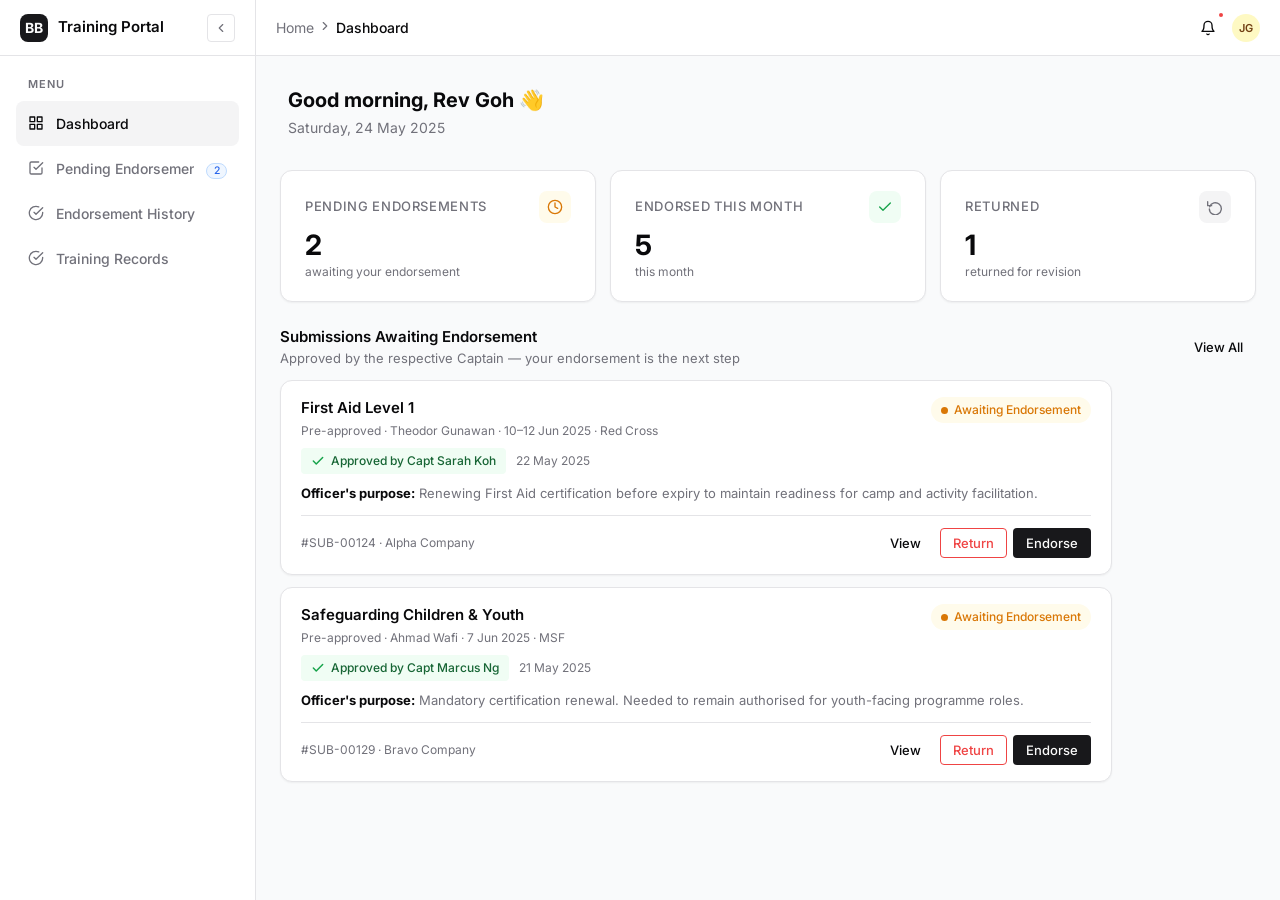
==== commit 1dc82e1a: "fixed data table view on mobile and form dropdowns" ====
--- a/pages/chaplain.html
+++ b/pages/chaplain.html
@@ -59,6 +59,7 @@
           <div class="breadcrumb-separator"><svg viewBox="0 0 24 24" fill="none" stroke="currentColor" stroke-width="2" stroke-linecap="round" stroke-linejoin="round"><polyline points="9 18 15 12 9 6"/></svg></div>
           <div class="breadcrumb-item" id="breadcrumb-current">Dashboard</div>
         </nav>
+        <div class="mobile-topbar-title">BB Training Portal</div>
       </div>
       <div class="topbar-right">
         <div class="notif-btn">
@@ -89,7 +90,7 @@
             <div class="dropdown-separator"></div>
             <button class="dropdown-item"><svg viewBox="0 0 24 24" fill="none" stroke="currentColor" stroke-width="2" stroke-linecap="round" stroke-linejoin="round"><path d="M20 21v-2a4 4 0 0 0-4-4H8a4 4 0 0 0-4 4v2"/><circle cx="12" cy="7" r="4"/></svg>My Profile</button>
             <div class="dropdown-separator"></div>
-            <a href="login.html" class="dropdown-item destructive"><svg viewBox="0 0 24 24" fill="none" stroke="currentColor" stroke-width="2" stroke-linecap="round" stroke-linejoin="round"><path d="M9 21H5a2 2 0 0 1-2-2V5a2 2 0 0 1 2-2h4"/><polyline points="16 17 21 12 16 7"/><line x1="21" y1="12" x2="9" y2="12"/></svg>Log Out</a>
+            <a href="../index.html" class="dropdown-item destructive"><svg viewBox="0 0 24 24" fill="none" stroke="currentColor" stroke-width="2" stroke-linecap="round" stroke-linejoin="round"><path d="M9 21H5a2 2 0 0 1-2-2V5a2 2 0 0 1 2-2h4"/><polyline points="16 17 21 12 16 7"/><line x1="21" y1="12" x2="9" y2="12"/></svg>Log Out</a>
           </div>
         </div>
       </div>
--- a/components/styles.css
+++ b/components/styles.css
@@ -541,7 +541,6 @@
   pointer-events: none;
 }
 @media (max-width: 600px) {
-  .tab-lift-label    { display: none; }
   .tabs-lift-trigger { padding: 0.5625rem 0.875rem; }
 }
 
@@ -1059,8 +1058,22 @@
   animation: fadeIn 0.1s ease;
 }
 .dropdown-menu.open { display: block; }
-/* Roster menu needs flex layout when open */
-#roster-menu.open { display: flex; }
+.roster-menu {
+  position: absolute;
+  top: calc(100% + 0.25rem);
+  left: 0;
+  min-width: 11rem;
+  background: var(--bg);
+  border: 1px solid var(--border);
+  border-radius: var(--radius);
+  box-shadow: var(--shadow-md);
+  z-index: 80;
+  padding: 0.25rem;
+  display: none;
+  animation: fadeIn 0.1s ease;
+}
+.roster-menu[hidden] { display: none !important; }
+.roster-menu.open { display: flex; }
 .dropdown-menu.align-right { left: auto; right: 0; }
 
 .dropdown-item {
@@ -1552,6 +1565,7 @@
 }
 .topbar-left  { display: flex; align-items: center; gap: 0.75rem; }
 .topbar-right { display: flex; align-items: center; gap: 0.375rem; }
+.mobile-topbar-title { display: none; }
 .page-content {
   flex: 1;
   overflow-y: auto;
@@ -1563,6 +1577,7 @@
   align-items: flex-start;
   justify-content: space-between;
   gap: 1rem;
+  padding: 0.5rem 0.5rem;
   margin-bottom: 1.5rem;
 }
 .page-title    { font-size: 1.25rem; font-weight: 700; color: var(--fg); line-height: 1.25; }
@@ -1797,3 +1812,574 @@
 /* returned state for form-step (used in detail panel steppers) */
 .form-step.returned .form-step-num { background: var(--destructive); border-color: var(--destructive); color: white; }
 .form-step.returned .form-step-label { color: var(--destructive); }
+
+/* ══════════════════════════════════════════════════════════════
+   FINAL RESPONSIVE OVERRIDES
+   Keep this block last so it wins over page-level layout rules.
+   ══════════════════════════════════════════════════════════════ */
+@media (max-width: 900px) {
+  html,
+  body {
+    min-width: 0;
+    overflow-x: hidden;
+  }
+
+  .layout {
+    width: 100%;
+    min-width: 0;
+  }
+
+  .page-wrapper {
+    width: 100%;
+    min-width: 0;
+    overflow: hidden;
+  }
+
+  .topbar {
+    position: sticky;
+    top: 0;
+    z-index: 30;
+    height: auto;
+    min-height: 3.5rem;
+    padding: 0.625rem 0.875rem;
+  }
+
+  .topbar-left,
+  .topbar-right {
+    min-width: 0;
+  }
+
+  .topbar-left {
+    flex: 1;
+  }
+
+  .topbar-right {
+    flex-shrink: 0;
+    margin-left: auto;
+  }
+
+  .breadcrumb {
+    display: none;
+  }
+
+  .mobile-topbar-title {
+    display: block;
+    min-width: 0;
+    overflow: hidden;
+    color: var(--fg);
+    font-size: 0.9375rem;
+    font-weight: 700;
+    line-height: 1.2;
+    text-overflow: ellipsis;
+    white-space: nowrap;
+  }
+
+  .page-content {
+    width: 100%;
+    min-width: 0;
+    padding: 1rem 1.5rem !important;
+    overflow-x: hidden;
+    -webkit-overflow-scrolling: touch;
+  }
+
+  .page-header,
+  .section-header,
+  .card-header,
+  .card-footer,
+  .submission-card-header,
+  .submission-card-footer,
+  .table-toolbar,
+  .table-pagination {
+    flex-direction: column;
+    align-items: stretch !important;
+  }
+
+  .page-header {
+    gap: 0.875rem;
+    padding: 0.75rem 0 0.5rem;
+    margin-bottom: 1.25rem;
+  }
+
+  .page-title {
+    font-size: 1.125rem;
+    overflow-wrap: anywhere;
+  }
+
+  .page-actions {
+    width: 100%;
+    flex-wrap: wrap;
+  }
+
+  .page-actions .btn,
+  .section-header .btn,
+  .submission-card-footer .btn {
+    width: 100%;
+  }
+
+  .card,
+  .stat-card,
+  .submission-card,
+  .option-card,
+  .tabs-lift-content {
+    border-radius: var(--radius);
+  }
+
+  .card-header,
+  .card-content,
+  .card-footer {
+    padding-left: 1rem;
+    padding-right: 1rem;
+  }
+
+  .card-header {
+    padding-top: 1rem;
+  }
+
+  .card-content {
+    padding-top: 1rem;
+    padding-bottom: 1rem;
+  }
+
+  .stat-card {
+    padding: 1rem;
+  }
+
+  .stat-card-label {
+    font-size: 0.72rem;
+    white-space: normal;
+  }
+
+  .stat-card-value {
+    font-size: 1.35rem;
+  }
+
+  .submission-card {
+    padding: 1rem;
+  }
+
+  .btn {
+    min-height: 2.5rem;
+    height: auto;
+    white-space: normal;
+    line-height: 1.2;
+  }
+
+  .btn-icon {
+    width: 2.5rem;
+    min-width: 2.5rem;
+    height: 2.5rem;
+  }
+
+  .input {
+    min-height: 2.5rem;
+    height: auto;
+  }
+
+  textarea.input {
+    min-height: 6rem;
+  }
+
+  .dropdown-menu {
+    max-width: calc(100vw - 1.5rem);
+  }
+
+  .dropdown-menu.align-right {
+    right: 0;
+  }
+
+  .notif-btn,
+  .notif-btn + .dropdown-menu {
+    display: none;
+  }
+
+  .table-wrapper,
+  .card-content {
+    min-width: 0;
+  }
+
+  .table-scroll,
+  .table-wrapper,
+  .card-content table,
+  table.table {
+    overflow-x: auto;
+    -webkit-overflow-scrolling: touch;
+  }
+
+  .card-content table,
+  table.table {
+    display: block;
+    width: 100%;
+    min-width: 42rem;
+  }
+
+  .table th,
+  .table td {
+    padding: 0.75rem;
+  }
+
+  .dialog-overlay {
+    align-items: flex-end;
+    padding: 0;
+  }
+
+  .dialog {
+    width: 100vw !important;
+    max-width: none !important;
+    max-height: calc(100vh - 1rem);
+    margin: 0 !important;
+    border-bottom-left-radius: 0;
+    border-bottom-right-radius: 0;
+    overflow-y: auto;
+  }
+
+  .dialog-header,
+  .dialog-content,
+  .dialog-footer {
+    padding-left: 1rem;
+    padding-right: 1rem;
+  }
+
+  .dialog-footer {
+    flex-direction: column-reverse;
+    align-items: stretch;
+  }
+
+  .dialog-footer .btn {
+    width: 100%;
+  }
+
+  .tabs-list,
+  .tabs-lift-list {
+    width: 100%;
+    overflow: visible;
+  }
+
+  .tabs-list {
+    display: flex;
+  }
+
+  .tab-trigger,
+  .tabs-lift-trigger {
+    flex: 1 1 0;
+    min-width: 0;
+    justify-content: center;
+    text-align: center;
+    white-space: normal;
+  }
+
+  .tabs-lift-content {
+    padding: 1rem;
+  }
+
+  .form-steps {
+    overflow-x: auto;
+    gap: 0.25rem;
+    padding-bottom: 0.375rem;
+    margin-bottom: 1rem !important;
+  }
+
+  .form-step,
+  .form-steps-left .form-step {
+    flex: 0 0 5.75rem;
+  }
+
+  .form-step-label {
+    font-size: 0.625rem;
+    line-height: 1.15;
+  }
+
+  .toast-container {
+    left: 0.75rem;
+    right: 0.75rem;
+    bottom: 0.75rem;
+    width: auto;
+    max-width: none;
+  }
+
+  [style*="grid-template-columns"] {
+    grid-template-columns: 1fr !important;
+  }
+
+  [style*="grid-template-columns:repeat(4,1fr)"] {
+    grid-template-columns: repeat(2, minmax(0, 1fr)) !important;
+  }
+
+  [style*="max-width:52rem"],
+  [style*="max-width:36rem"],
+  [style*="max-width:26rem"],
+  [style*="max-width:22rem"] {
+    max-width: 100% !important;
+  }
+
+  [style*="padding:2rem 2.5rem"] {
+    padding: 1rem !important;
+  }
+
+  [style*="height:100%"] {
+    min-height: 0;
+  }
+}
+
+@media (max-width: 767px) {
+  .sidebar {
+    position: fixed !important;
+    inset: 0 auto 0 0;
+    width: min(18rem, 85vw) !important;
+    height: 100dvh !important;
+    min-height: 100dvh;
+    transform: translateX(-100%);
+    z-index: 60;
+    box-shadow: var(--shadow-lg);
+  }
+
+  .sidebar.mobile-open {
+    transform: translateX(0);
+  }
+
+  .sidebar.collapsed {
+    width: min(18rem, 85vw) !important;
+  }
+
+  .sidebar.collapsed .sidebar-brand-name,
+  .sidebar.collapsed .sidebar-section-label,
+  .sidebar.collapsed .nav-item-label,
+  .sidebar.collapsed .nav-item-badge {
+    opacity: 1;
+    width: auto;
+    max-width: none;
+  }
+
+  .sidebar.collapsed .sidebar-header {
+    justify-content: space-between;
+  }
+
+  .sidebar.collapsed .sidebar-nav {
+    padding: 1.25rem 1rem;
+  }
+
+  .sidebar.collapsed .nav-item {
+    justify-content: flex-start;
+    padding: 0.75rem;
+  }
+
+  .sidebar-backdrop {
+    z-index: 55;
+  }
+
+  .sidebar-backdrop.open {
+    display: block;
+  }
+
+  .sidebar-mobile-btn {
+    display: inline-flex !important;
+    flex-shrink: 0;
+  }
+
+  .login-page {
+    align-items: flex-start;
+    padding: 1rem;
+  }
+
+  .login-card {
+    padding: 1.75rem 1.25rem;
+  }
+
+  .topbar {
+    gap: 0.5rem;
+  }
+
+  .avatar-sm {
+    width: 2rem;
+    height: 2rem;
+  }
+
+  .fulfillment-row {
+    align-items: flex-start;
+  }
+
+  .fulfillment-action {
+    width: 100%;
+  }
+
+  .fulfillment-action .btn {
+    width: 100%;
+  }
+}
+
+@media (max-width: 520px) {
+  .page-content {
+    padding: 0.75rem 1rem !important;
+  }
+
+  .card-header,
+  .card-content,
+  .card-footer,
+  .submission-card {
+    padding-left: 0.875rem;
+    padding-right: 0.875rem;
+  }
+
+  .section-title,
+  .card-title,
+  .submission-card-title {
+    overflow-wrap: anywhere;
+  }
+
+  .badge,
+  .chip {
+    white-space: normal;
+  }
+
+  .tabs-lift-trigger {
+    padding: 0.5rem 0.75rem;
+  }
+
+  .tab-lift-label {
+    display: inline;
+  }
+}
+
+@media (max-width: 700px) {
+  #roster-dropdown-wrap {
+    display: block !important;
+    width: 100%;
+  }
+
+  #roster-trigger {
+    display: inline-flex;
+    width: 100%;
+    min-width: 0 !important;
+    touch-action: manipulation;
+  }
+
+  #roster-menu {
+    position: static !important;
+    width: 100% !important;
+    min-width: 0 !important;
+    max-width: none !important;
+    max-height: none !important;
+    margin-top: 0.5rem;
+    box-shadow: var(--shadow-sm);
+    pointer-events: auto;
+  }
+
+  #roster-items {
+    max-height: 16rem;
+  }
+
+  #roster-menu .dropdown-item {
+    min-height: 3rem;
+    white-space: normal;
+  }
+
+  .table-card-mobile {
+    display: block !important;
+    min-width: 0 !important;
+    width: 100% !important;
+    border-collapse: separate;
+    border-spacing: 0;
+  }
+
+  .table-card-mobile thead {
+    display: none;
+  }
+
+  .table-card-mobile tbody {
+    display: grid;
+    gap: 0.75rem;
+    padding: 0.75rem;
+  }
+
+  .table-card-mobile tr {
+    display: grid;
+    gap: 0.625rem;
+    padding: 0.875rem;
+    border: 1px solid var(--border);
+    border-radius: var(--radius);
+    background: var(--bg);
+    box-shadow: var(--shadow-sm);
+    cursor: pointer;
+    position: relative;
+  }
+
+  .table-card-mobile tr.table-empty-row {
+    display: block;
+    cursor: default;
+  }
+
+  .table-card-mobile td {
+    display: grid;
+    grid-template-columns: minmax(6rem, 38%) 1fr;
+    align-items: start;
+    gap: 0.75rem;
+    padding: 0 !important;
+    border-bottom: 0;
+    text-align: left !important;
+    min-width: 0;
+  }
+
+  .table-card-mobile tr.table-empty-row td {
+    display: block;
+    text-align: center !important;
+  }
+
+  .table-card-mobile td:first-child {
+    grid-template-columns: 1fr;
+    padding-bottom: 0.625rem !important;
+    border-bottom: 1px solid var(--border);
+  }
+
+  .table-card-mobile tr.has-status-card td:first-child {
+    padding-right: 6rem !important;
+  }
+
+  .table-card-mobile td:first-child::before {
+    display: none;
+  }
+
+  .table-card-mobile td::before {
+    content: attr(data-label);
+    color: var(--muted-fg);
+    font-size: 0.72rem;
+    font-weight: 600;
+    line-height: 1.3;
+    text-transform: uppercase;
+  }
+
+  .table-card-mobile tr.table-empty-row td::before {
+    display: none;
+  }
+
+  .table-card-mobile.hide-mobile-actions td[data-label="Action"],
+  .table-card-mobile.hide-mobile-actions td[data-label="Actions"] {
+    display: none;
+  }
+
+  .table-card-mobile .mobile-hide-view-action,
+  .table-card-mobile td.mobile-view-only-cell {
+    display: none !important;
+  }
+
+  .table-card-mobile td[data-label="Status"] {
+    display: block;
+    position: absolute;
+    top: 0.875rem;
+    right: 0.875rem;
+    padding: 0 !important;
+    border: 0;
+  }
+
+  .table-card-mobile td[data-label="Status"]::before {
+    display: none;
+  }
+
+  .table-card-mobile td[data-label="Action"]::before,
+  .table-card-mobile td[data-label="Actions"]::before {
+    display: none;
+  }
+
+  .table-card-mobile td[data-label="Action"] .btn,
+  .table-card-mobile td[data-label="Actions"] .btn {
+    width: 100%;
+  }
+}
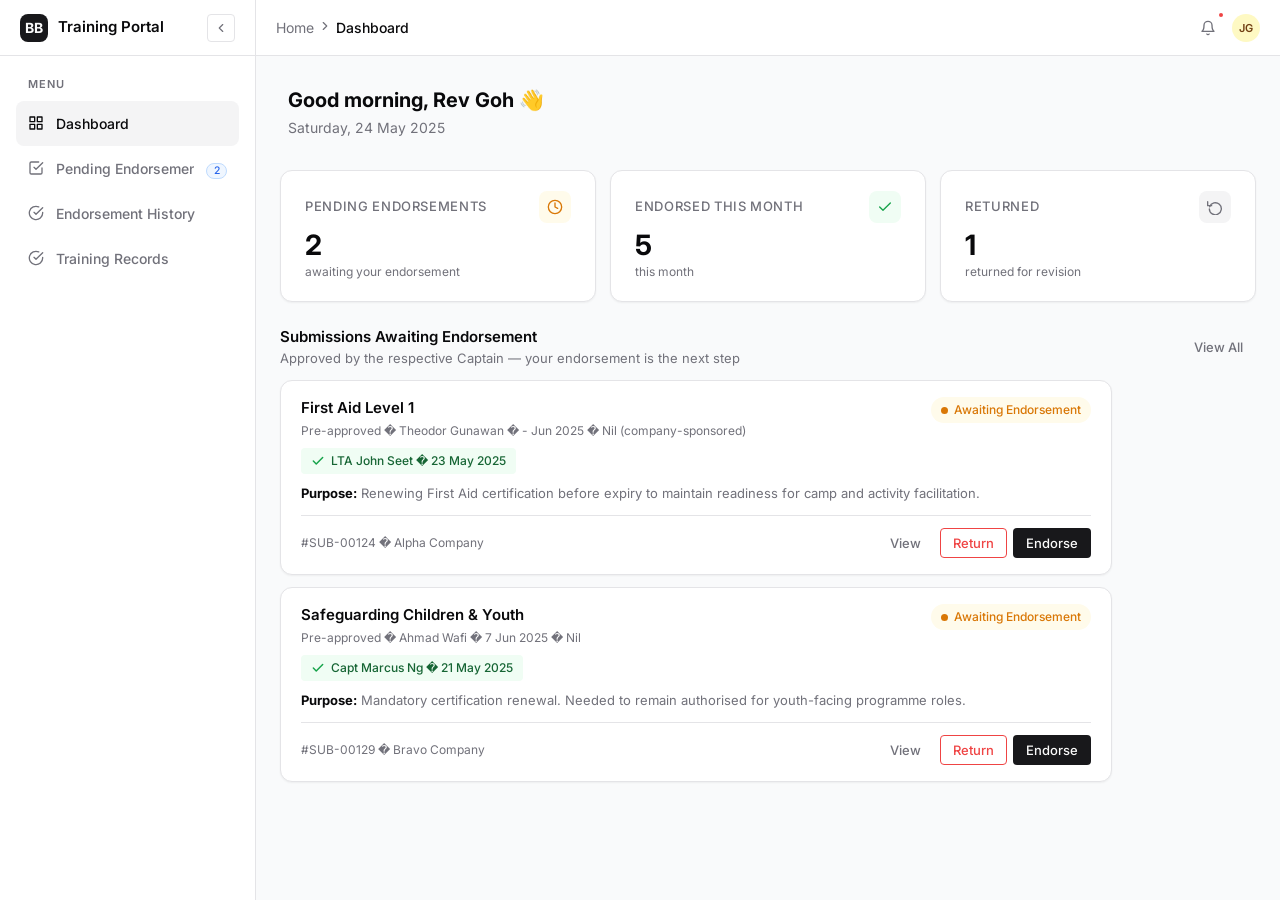
==== commit 15c48d70: "fixed data persistence" ====
--- a/pages/chaplain.html
+++ b/pages/chaplain.html
@@ -153,65 +153,7 @@
             <button class="btn btn-ghost btn-sm" onclick="showSection('approvals')">View All</button>
           </div>
 
-          <div style="display:flex;flex-direction:column;gap:0.75rem;max-width:52rem;">
-
-            <div class="submission-card">
-              <div class="submission-card-header">
-                <div>
-                  <div class="submission-card-title">First Aid Level 1</div>
-                  <div class="submission-card-meta">Pre-approved · Theodor Gunawan · 10–12 Jun 2025 · Red Cross</div>
-                </div>
-                <span class="status-pill pending">Awaiting Endorsement</span>
-              </div>
-              <div style="display:flex;align-items:center;gap:0.625rem;margin:0.5rem 0 0.625rem;font-size:0.8125rem;">
-                <div style="display:flex;align-items:center;gap:0.375rem;padding:0.25rem 0.625rem;background:#f0fdf4;border-radius:var(--radius-sm);">
-                  <svg viewBox="0 0 24 24" fill="none" stroke="var(--success)" stroke-width="2.5" stroke-linecap="round" stroke-linejoin="round" style="width:0.875rem;height:0.875rem;"><polyline points="20 6 9 17 4 12"/></svg>
-                  <span style="color:#166534;font-weight:500;font-size:0.75rem;">Approved by Capt Sarah Koh</span>
-                </div>
-                <span style="color:var(--muted-fg);font-size:0.75rem;">22 May 2025</span>
-              </div>
-              <div style="font-size:0.8125rem;color:var(--muted-fg);margin-bottom:0.625rem;">
-                <strong style="color:var(--fg);">Officer's purpose:</strong> Renewing First Aid certification before expiry to maintain readiness for camp and activity facilitation.
-              </div>
-              <div class="submission-card-footer">
-                <div style="font-size:0.75rem;color:var(--muted-fg);">#SUB-00124 · Alpha Company</div>
-                <div style="display:flex;gap:0.375rem;">
-                  <button class="btn btn-ghost btn-sm" onclick="openDetailDialog('SUB-00124')">View</button>
-                  <button class="btn btn-outline btn-sm" style="color:var(--destructive);border-color:var(--destructive);" onclick="openReturnDialog('SUB-00124','Theodor Gunawan','First Aid Level 1')">Return</button>
-                  <button class="btn btn-default btn-sm" onclick="openEndorseDialog('SUB-00124','Theodor Gunawan','First Aid Level 1')">Endorse</button>
-                </div>
-              </div>
-            </div>
-
-            <div class="submission-card">
-              <div class="submission-card-header">
-                <div>
-                  <div class="submission-card-title">Safeguarding Children &amp; Youth</div>
-                  <div class="submission-card-meta">Pre-approved · Ahmad Wafi · 7 Jun 2025 · MSF</div>
-                </div>
-                <span class="status-pill pending">Awaiting Endorsement</span>
-              </div>
-              <div style="display:flex;align-items:center;gap:0.625rem;margin:0.5rem 0 0.625rem;font-size:0.8125rem;">
-                <div style="display:flex;align-items:center;gap:0.375rem;padding:0.25rem 0.625rem;background:#f0fdf4;border-radius:var(--radius-sm);">
-                  <svg viewBox="0 0 24 24" fill="none" stroke="var(--success)" stroke-width="2.5" stroke-linecap="round" stroke-linejoin="round" style="width:0.875rem;height:0.875rem;"><polyline points="20 6 9 17 4 12"/></svg>
-                  <span style="color:#166534;font-weight:500;font-size:0.75rem;">Approved by Capt Marcus Ng</span>
-                </div>
-                <span style="color:var(--muted-fg);font-size:0.75rem;">21 May 2025</span>
-              </div>
-              <div style="font-size:0.8125rem;color:var(--muted-fg);margin-bottom:0.625rem;">
-                <strong style="color:var(--fg);">Officer's purpose:</strong> Mandatory certification renewal. Needed to remain authorised for youth-facing programme roles.
-              </div>
-              <div class="submission-card-footer">
-                <div style="font-size:0.75rem;color:var(--muted-fg);">#SUB-00129 · Bravo Company</div>
-                <div style="display:flex;gap:0.375rem;">
-                  <button class="btn btn-ghost btn-sm" onclick="openDetailDialog('SUB-00129')">View</button>
-                  <button class="btn btn-outline btn-sm" style="color:var(--destructive);border-color:var(--destructive);" onclick="openReturnDialog('SUB-00129','Ahmad Wafi','Safeguarding Children & Youth')">Return</button>
-                  <button class="btn btn-default btn-sm" onclick="openEndorseDialog('SUB-00129','Ahmad Wafi','Safeguarding Children & Youth')">Endorse</button>
-                </div>
-              </div>
-            </div>
-
-          </div>
+          <div id="chaplain-dashboard-pending" style="display:flex;flex-direction:column;gap:0.75rem;max-width:52rem;"></div>
         </div>
       </div><!-- /section-dashboard -->
 
@@ -253,54 +195,7 @@
                 <th style="width:11rem;"></th>
               </tr>
             </thead>
-            <tbody id="tbody-endorsements">
-              <tr data-company="alpha" data-search="john tan first aid level 1 sub-00124 alpha">
-                <td style="font-family:monospace;font-size:0.8rem;color:var(--muted-fg);">#SUB-00124</td>
-                <td>
-                  <div style="display:flex;align-items:center;gap:0.5rem;">
-                    <div class="avatar avatar-sm" style="background:#dbeafe;color:#1d4ed8;">TG</div>
-                    <div><div style="font-weight:500;font-size:0.875rem;">Theodor Gunawan</div><div style="font-size:0.75rem;color:var(--muted-fg);">2LT · Alpha</div></div>
-                  </div>
-                </td>
-                <td style="font-weight:500;">First Aid Level 1</td>
-                <td><span class="chip">Pre-approved</span></td>
-                <td>
-                  <div style="font-size:0.8125rem;">Capt Sarah Koh</div>
-                  <div style="font-size:0.75rem;color:var(--muted-fg);">22 May 2025</div>
-                </td>
-                <td style="color:var(--muted-fg);">10–12 Jun 2025</td>
-                <td>
-                  <div style="display:flex;gap:0.375rem;">
-                    <button class="btn btn-ghost btn-sm" onclick="openDetailDialog('SUB-00124')">View</button>
-                    <button class="btn btn-outline btn-sm" style="color:var(--destructive);border-color:var(--destructive);" onclick="openReturnDialog('SUB-00124','Theodor Gunawan','First Aid Level 1')">Return</button>
-                    <button class="btn btn-default btn-sm" onclick="openEndorseDialog('SUB-00124','Theodor Gunawan','First Aid Level 1')">Endorse</button>
-                  </div>
-                </td>
-              </tr>
-              <tr data-company="bravo" data-search="ahmad wafi safeguarding children youth sub-00129 bravo">
-                <td style="font-family:monospace;font-size:0.8rem;color:var(--muted-fg);">#SUB-00129</td>
-                <td>
-                  <div style="display:flex;align-items:center;gap:0.5rem;">
-                    <div class="avatar avatar-sm">AW</div>
-                    <div><div style="font-weight:500;font-size:0.875rem;">Ahmad Wafi</div><div style="font-size:0.75rem;color:var(--muted-fg);">OCT · Bravo</div></div>
-                  </div>
-                </td>
-                <td style="font-weight:500;">Safeguarding Children &amp; Youth</td>
-                <td><span class="chip">Pre-approved</span></td>
-                <td>
-                  <div style="font-size:0.8125rem;">Capt Marcus Ng</div>
-                  <div style="font-size:0.75rem;color:var(--muted-fg);">21 May 2025</div>
-                </td>
-                <td style="color:var(--muted-fg);">7 Jun 2025</td>
-                <td>
-                  <div style="display:flex;gap:0.375rem;">
-                    <button class="btn btn-ghost btn-sm" onclick="openDetailDialog('SUB-00129')">View</button>
-                    <button class="btn btn-outline btn-sm" style="color:var(--destructive);border-color:var(--destructive);" onclick="openReturnDialog('SUB-00129','Ahmad Wafi','Safeguarding Children & Youth')">Return</button>
-                    <button class="btn btn-default btn-sm" onclick="openEndorseDialog('SUB-00129','Ahmad Wafi','Safeguarding Children & Youth')">Endorse</button>
-                  </div>
-                </td>
-              </tr>
-            </tbody>
+            <tbody id="tbody-endorsements"></tbody>
           </table>
         </div>
       </div><!-- /section-approvals -->
@@ -707,13 +602,11 @@
 }
 function closeEndorseDialog() { document.getElementById('endorse-overlay').classList.remove('open'); }
 function confirmEndorse() {
+  const note = document.getElementById('endorse-note').value.trim();
   closeEndorseDialog();
+  BB.advanceSubmission(_ref, 'endorse', 'chaplain', note);
   showToast('success', 'Endorsed', `"${_course}" has been endorsed and forwarded.`);
-  document.querySelectorAll('#endorsements-table tbody tr').forEach(r => {
-    if (r.dataset.search && r.dataset.search.includes(_ref.toLowerCase())) {
-      r.style.opacity = '0.4'; r.style.pointerEvents = 'none';
-    }
-  });
+  refreshChaplainQueues();
 }
 
 // ── Records sub-tabs ─────────────────────────────────────────────
@@ -769,17 +662,20 @@
     showToast('warning', 'Reason required', 'Please provide a reason before returning the submission.');
     return;
   }
+  const reason = document.getElementById('return-reason').value.trim();
   closeReturnDialog();
+  BB.advanceSubmission(_ref, 'return', 'chaplain', reason);
   showToast('info', 'Returned', `"${_course}" returned to the officer for revision.`);
-  document.querySelectorAll('#endorsements-table tbody tr').forEach(r => {
-    if (r.dataset.search && r.dataset.search.includes(_ref.toLowerCase())) {
-      r.style.opacity = '0.4'; r.style.pointerEvents = 'none';
-    }
-  });
+  refreshChaplainQueues();
+}
+
+function refreshChaplainQueues() {
+  BB.renderChaplainPendingCards(document.getElementById('chaplain-dashboard-pending'), 5);
+  BB.renderChaplainEndorsementsTable(document.getElementById('tbody-endorsements'));
 }
 
 // ── Render tables from shared data ───────────────────────────────
-BB.renderChaplainEndorsementsTable(document.getElementById('tbody-endorsements'));
+refreshChaplainQueues();
 BB.renderChaplainEndorsementHistory(document.getElementById('tbody-endorsement-history'));
 BB.renderChaplainMyRecordsTable('jg', document.getElementById('tbody-chap-my-records'));
 BB.renderChaplainOfficersOverviewTable(document.getElementById('tbody-chap-officers'));
--- a/components/styles.css
+++ b/components/styles.css
@@ -87,7 +87,13 @@
   pointer-events: none;
   opacity: 0.5;
 }
-.btn svg { width: 1rem; height: 1rem; flex-shrink: 0; }
+.btn svg {
+  width: 1rem;
+  height: 1rem;
+  flex-shrink: 0;
+  stroke: currentColor;
+  fill: none;
+}
 
 /* Variants */
 .btn-default {
@@ -95,31 +101,36 @@
   color: var(--primary-fg);
 }
 .btn-default:hover { opacity: 0.88; }
+.btn-default svg { color: var(--primary-fg); stroke: var(--primary-fg); }
 
 .btn-secondary {
   background: var(--secondary);
   color: var(--secondary-fg);
 }
 .btn-secondary:hover { background: #e4e4e7; }
+.btn-secondary svg { color: var(--secondary-fg); stroke: var(--secondary-fg); }
 
 .btn-outline {
   background: transparent;
   border-color: var(--border);
-  color: var(--fg);
-}
-.btn-outline:hover { background: var(--accent); color: var(--accent-fg); }
+  color: var(--muted-fg);
+}
+.btn-outline:hover { background: var(--accent); color: var(--fg); }
+.btn-outline svg { stroke: currentColor; }
 
 .btn-ghost {
   background: transparent;
-  color: var(--fg);
-}
-.btn-ghost:hover { background: var(--accent); color: var(--accent-fg); }
+  color: var(--muted-fg);
+}
+.btn-ghost:hover { background: var(--accent); color: var(--fg); }
+.btn-ghost svg { stroke: currentColor; }
 
 .btn-destructive {
   background: var(--destructive);
   color: var(--destructive-fg);
 }
 .btn-destructive:hover { opacity: 0.88; }
+.btn-destructive svg { color: var(--destructive-fg); stroke: var(--destructive-fg); }
 
 .btn-link {
   background: transparent;
@@ -909,8 +920,26 @@
   .page-actions .btn { width: 100%; justify-content: center; }
 
   /* Form stepper: compact */
+  .form-steps { gap: 0.125rem !important; width: 100%; }
+  .form-steps-left { justify-content: stretch; width: 100%; }
+  .form-step,
+  .form-steps-left .form-step { flex: 1 1 0 !important; min-width: 0 !important; }
+  .form-step-num {
+    width: 1.375rem;
+    height: 1.375rem;
+    font-size: 0.625rem;
+    border-width: 1.5px;
+    margin-bottom: 0.25rem;
+  }
+  .form-step:not(:last-child)::after { top: 0.6875rem; height: 1.5px; }
+  .form-step-label {
+    font-size: 0.625rem;
+    line-height: 1.15;
+    padding: 0 0.0625rem;
+    overflow-wrap: anywhere;
+  }
   #form-steps { gap: 0.25rem !important; }
-  #form-steps .step { flex: 0 0 auto !important; }
+  #form-steps .step { flex: 1 1 0 !important; min-width: 0 !important; }
 }
 
 @media (max-width: 480px) {
@@ -2064,7 +2093,29 @@
     min-width: 0;
     justify-content: center;
     text-align: center;
-    white-space: normal;
+    white-space: nowrap;
+    overflow: hidden;
+    font-size: 0.75rem;
+    padding: 0.5rem 0.5rem;
+    gap: 0.375rem;
+  }
+
+  .tab-trigger {
+    text-overflow: ellipsis;
+  }
+
+  .tabs-lift-trigger .tab-lift-num {
+    width: 1.125rem;
+    height: 1.125rem;
+    font-size: 0.5625rem;
+  }
+
+  .tab-lift-label {
+    overflow: hidden;
+    text-overflow: ellipsis;
+    white-space: nowrap;
+    min-width: 0;
+    flex: 1 1 auto;
   }
 
   .tabs-lift-content {
@@ -2072,20 +2123,40 @@
   }
 
   .form-steps {
-    overflow-x: auto;
-    gap: 0.25rem;
-    padding-bottom: 0.375rem;
+    gap: 0.125rem;
     margin-bottom: 1rem !important;
+    width: 100%;
+  }
+
+  .form-steps-left {
+    justify-content: stretch;
+    width: 100%;
   }
 
   .form-step,
   .form-steps-left .form-step {
-    flex: 0 0 5.75rem;
+    flex: 1 1 0;
+    min-width: 0;
+  }
+
+  .form-step-num {
+    width: 1.375rem;
+    height: 1.375rem;
+    font-size: 0.625rem;
+    border-width: 1.5px;
+    margin-bottom: 0.25rem;
+  }
+
+  .form-step:not(:last-child)::after {
+    top: 0.6875rem;
+    height: 1.5px;
   }
 
   .form-step-label {
     font-size: 0.625rem;
     line-height: 1.15;
+    padding: 0 0.0625rem;
+    overflow-wrap: anywhere;
   }
 
   .toast-container {
@@ -2176,12 +2247,22 @@
   }
 
   .login-page {
-    align-items: flex-start;
+    align-items: center;
+    justify-content: center;
     padding: 1rem;
+    min-height: 100vh;
+    min-height: 100dvh;
+  }
+
+  .login-page > div {
+    width: 100%;
+    max-width: 26rem;
+    margin: 0 auto;
   }
 
   .login-card {
     padding: 1.75rem 1.25rem;
+    margin: 0 auto;
   }
 
   .topbar {
@@ -2231,11 +2312,15 @@
   }
 
   .tabs-lift-trigger {
-    padding: 0.5rem 0.75rem;
-  }
-
-  .tab-lift-label {
-    display: inline;
+    font-size: 0.6875rem;
+    padding: 0.4375rem 0.375rem;
+    gap: 0.25rem;
+  }
+
+  .tabs-lift-trigger .tab-lift-num {
+    width: 1rem;
+    height: 1rem;
+    font-size: 0.5rem;
   }
 }
 
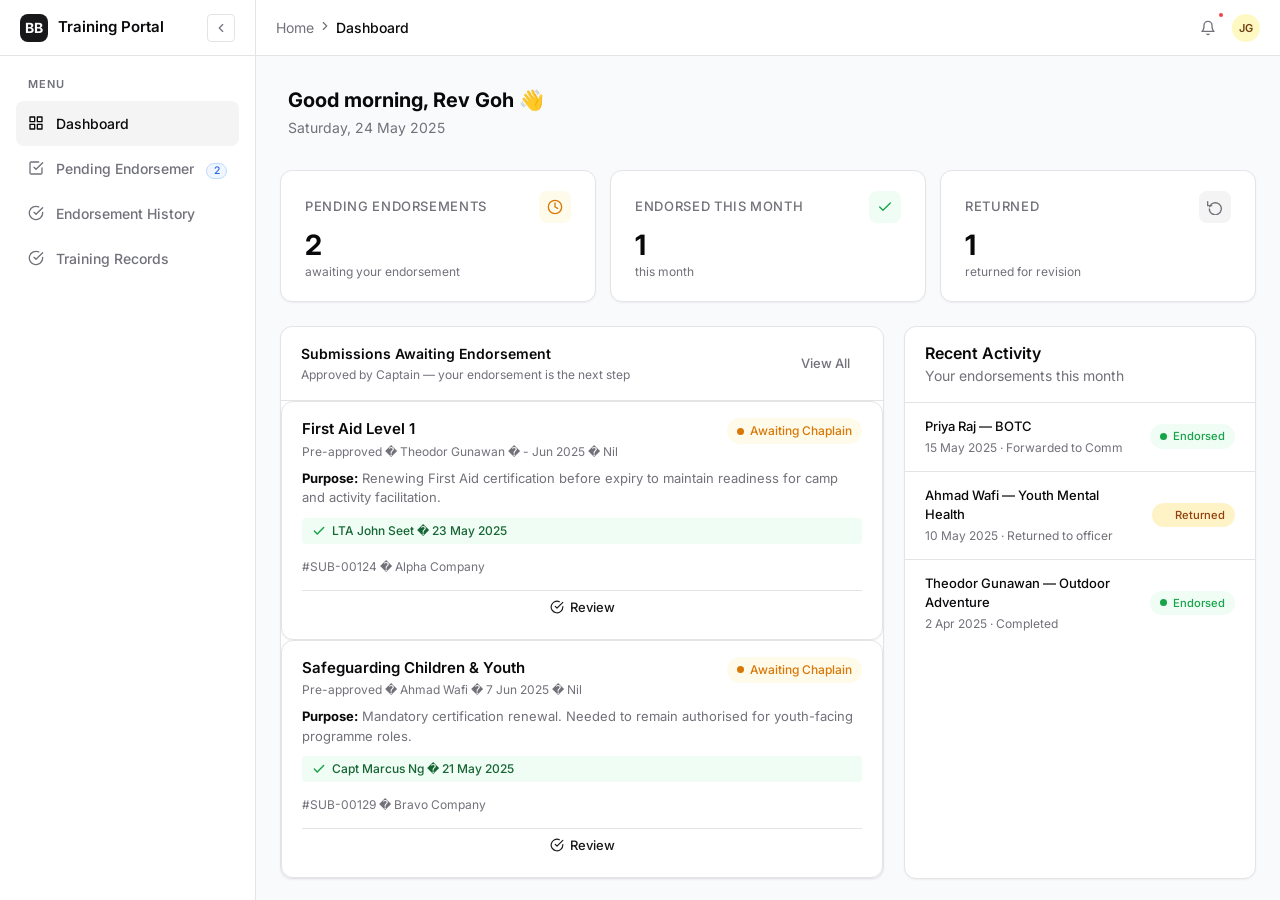
==== commit cdb9d554: "fixed mobile responsiveness and form submission workflows" ====
--- a/pages/chaplain.html
+++ b/pages/chaplain.html
@@ -101,7 +101,7 @@
       <!-- ══════════════════════════════════════════════════════
            SECTION: Dashboard
            ══════════════════════════════════════════════════════ -->
-      <div id="section-dashboard">
+      <div id="section-dashboard" data-display="flex" style="display:flex;flex-direction:column;min-height:calc(100vh - 3.5rem - 3rem);">
         <div class="page-header">
           <div>
             <h1 class="page-title">Good morning, Rev Goh 👋</h1>
@@ -110,7 +110,7 @@
         </div>
 
         <!-- Stat cards -->
-        <div style="display:grid;grid-template-columns:repeat(3,1fr);gap:0.875rem;margin-bottom:1.5rem;">
+        <div style="display:grid;grid-template-columns:repeat(3,1fr);gap:0.875rem;margin-bottom:1.5rem;flex-shrink:0;">
           <div class="stat-card" style="cursor:pointer;" onclick="showSection('approvals')">
             <div class="stat-card-header">
               <span class="stat-card-label">Pending Endorsements</span>
@@ -128,7 +128,7 @@
                 <svg viewBox="0 0 24 24" fill="none" stroke="currentColor" stroke-width="2" stroke-linecap="round" stroke-linejoin="round"><polyline points="20 6 9 17 4 12"/></svg>
               </div>
             </div>
-            <div class="stat-card-value">5</div>
+            <div class="stat-card-value">1</div>
             <div class="stat-card-trend">this month</div>
           </div>
           <div class="stat-card" style="cursor:pointer;" onclick="showSection('history')">
@@ -143,18 +143,57 @@
           </div>
         </div>
 
-        <!-- Pending endorsements preview -->
-        <div class="section">
-          <div class="section-header">
-            <div>
-              <div class="section-title">Submissions Awaiting Endorsement</div>
-              <div class="section-subtitle">Approved by the respective Captain — your endorsement is the next step</div>
-            </div>
-            <button class="btn btn-ghost btn-sm" onclick="showSection('approvals')">View All</button>
-          </div>
-
-          <div id="chaplain-dashboard-pending" style="display:flex;flex-direction:column;gap:0.75rem;max-width:52rem;"></div>
-        </div>
+        <!-- Two-column layout: pending endorsements + recent activity -->
+        <div style="display:grid;grid-template-columns:1fr 22rem;gap:1.25rem;align-items:stretch;flex:1;">
+
+          <!-- Left: pending endorsements list -->
+          <div style="display:flex;flex-direction:column;">
+            <div class="card" style="flex:1;padding:0;display:flex;flex-direction:column;">
+              <div style="display:flex;align-items:center;justify-content:space-between;padding:1rem 1.25rem;border-bottom:1px solid var(--border);">
+                <div>
+                  <div style="font-size:0.875rem;font-weight:600;">Submissions Awaiting Endorsement</div>
+                  <div style="font-size:0.75rem;color:var(--muted-fg);margin-top:0.125rem;">Approved by Captain — your endorsement is the next step</div>
+                </div>
+                <button class="btn btn-ghost btn-sm" onclick="showSection('approvals')">View All</button>
+              </div>
+              <div id="chaplain-dashboard-pending" style="flex:1;display:flex;flex-direction:column;"></div>
+            </div>
+          </div>
+
+          <!-- Right: recent endorsement activity -->
+          <div style="display:flex;flex-direction:column;">
+            <div class="card" style="flex:1;padding:0;display:flex;flex-direction:column;">
+              <div style="padding:1rem 1.25rem;border-bottom:1px solid var(--border);">
+                <h3 class="card-title">Recent Activity</h3>
+                <p class="card-description" style="margin-top:0.125rem;">Your endorsements this month</p>
+              </div>
+              <div style="flex:1;display:flex;flex-direction:column;">
+                <div style="display:flex;align-items:center;justify-content:space-between;gap:0.75rem;padding:0.875rem 1.25rem;border-bottom:1px solid var(--border);font-size:0.8125rem;">
+                  <div>
+                    <div style="font-weight:500;">Priya Raj — BOTC</div>
+                    <div style="color:var(--muted-fg);font-size:.75rem;margin-top:.125rem;">15 May 2025 · Forwarded to Comm</div>
+                  </div>
+                  <span class="status-pill approved" style="font-size:.7rem;flex-shrink:0;">Endorsed</span>
+                </div>
+                <div style="display:flex;align-items:center;justify-content:space-between;gap:0.75rem;padding:0.875rem 1.25rem;border-bottom:1px solid var(--border);font-size:0.8125rem;">
+                  <div>
+                    <div style="font-weight:500;">Ahmad Wafi — Youth Mental Health</div>
+                    <div style="color:var(--muted-fg);font-size:.75rem;margin-top:.125rem;">10 May 2025 · Returned to officer</div>
+                  </div>
+                  <span class="status-pill" style="background:#fef3c7;color:#92400e;font-size:.7rem;flex-shrink:0;">Returned</span>
+                </div>
+                <div style="display:flex;align-items:center;justify-content:space-between;gap:0.75rem;padding:0.875rem 1.25rem;font-size:0.8125rem;">
+                  <div>
+                    <div style="font-weight:500;">Theodor Gunawan — Outdoor Adventure</div>
+                    <div style="color:var(--muted-fg);font-size:.75rem;margin-top:.125rem;">2 Apr 2025 · Completed</div>
+                  </div>
+                  <span class="status-pill approved" style="font-size:.7rem;flex-shrink:0;">Endorsed</span>
+                </div>
+              </div>
+            </div>
+          </div><!-- /right -->
+
+        </div><!-- /two-column grid -->
       </div><!-- /section-dashboard -->
 
 
@@ -547,6 +586,7 @@
 <script src="../components/components.js"></script>
 <script src="../data/data.js"></script>
 <script>
+BB.loadUserSubmissions();
 // ── Section navigation ────────────────────────────────────────────
 const sections = ['dashboard','approvals','history','records'];
 const labels   = { dashboard:'Dashboard', approvals:'Pending Endorsements', history:'Endorsement History', records:'Training Records' };
--- a/components/styles.css
+++ b/components/styles.css
@@ -2175,6 +2175,10 @@
     grid-template-columns: repeat(2, minmax(0, 1fr)) !important;
   }
 
+  [style*="grid-template-columns:repeat(2,minmax(0,1fr))"] {
+    grid-template-columns: repeat(2, minmax(0, 1fr)) !important;
+  }
+
   [style*="max-width:52rem"],
   [style*="max-width:36rem"],
   [style*="max-width:26rem"],
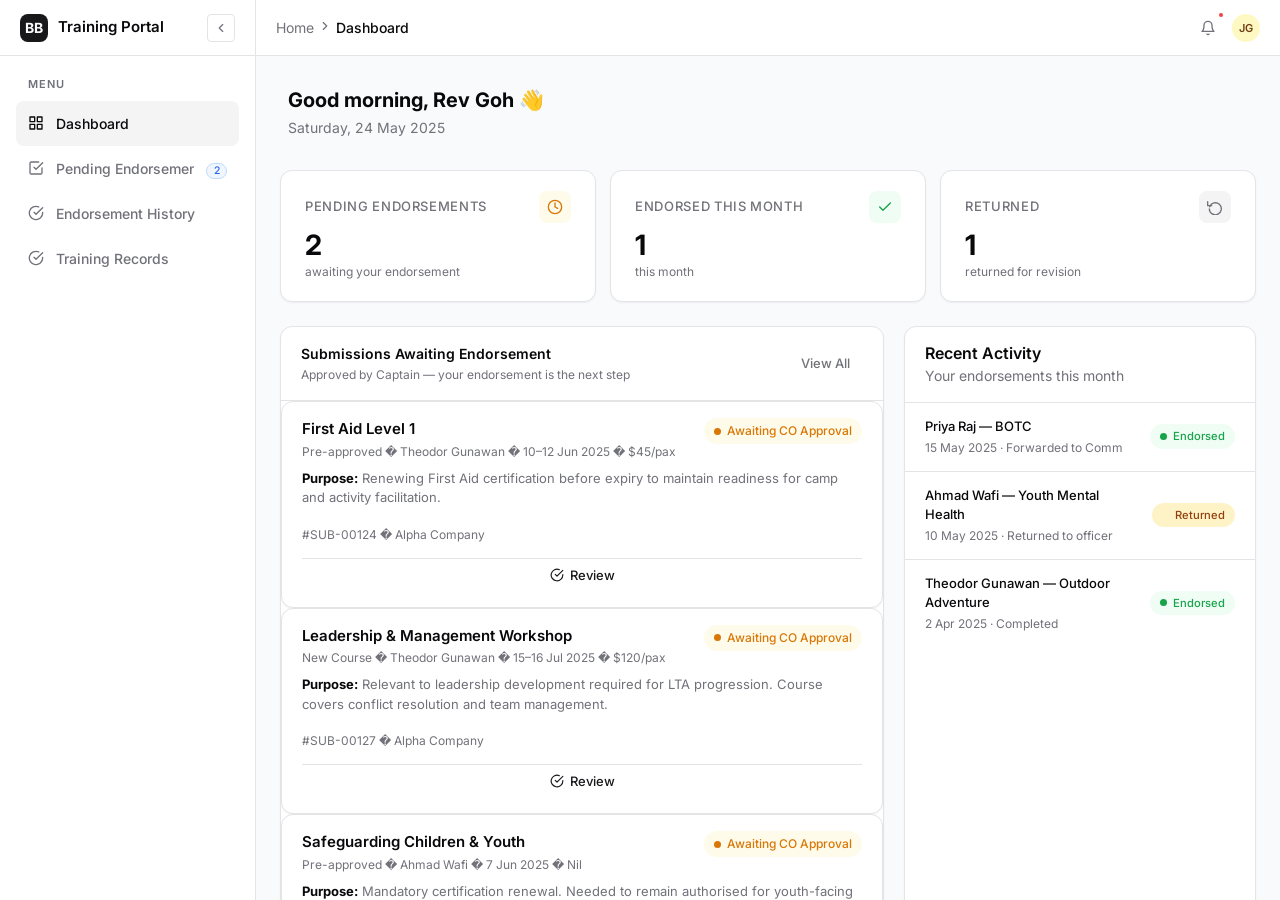
==== commit 467c18dd: "enhanced funding arrangement in form" ====
--- a/pages/chaplain.html
+++ b/pages/chaplain.html
@@ -618,19 +618,9 @@
 let _ref = '', _name = '', _course = '';
 
 function openDetailDialog(ref) {
-  const sub = BB.submissions[ref];
-  if (!sub) return;
-  const o = BB.officers[sub.officerId] || {};
-  document.getElementById('detail-title').textContent = BB.courseName(sub);
-  document.getElementById('detail-ref').textContent   = '#' + ref + ' · ' + o.name + ' · ' + (o.company||'') + ' Company';
-  document.getElementById('detail-content').innerHTML = BB.submissionDetailHTML(ref, 'chaplain');
-  document.getElementById('detail-return-btn').style.display  = '';
-  document.getElementById('detail-endorse-btn').style.display = '';
-  document.getElementById('detail-return-btn').onclick  = () => { closeDetailDialog(); openReturnDialog(ref, '', BB.courseName(sub)); };
-  document.getElementById('detail-endorse-btn').onclick = () => { closeDetailDialog(); openEndorseDialog(ref, '', BB.courseName(sub)); };
-  document.getElementById('detail-overlay').classList.add('open');
-}
-function closeDetailDialog() { document.getElementById('detail-overlay').classList.remove('open'); }
+  window.location.href = 'submit.html?ref=' + ref + '&role=chaplain';
+}
+function closeDetailDialog() { /* no-op */ }
 
 
 
